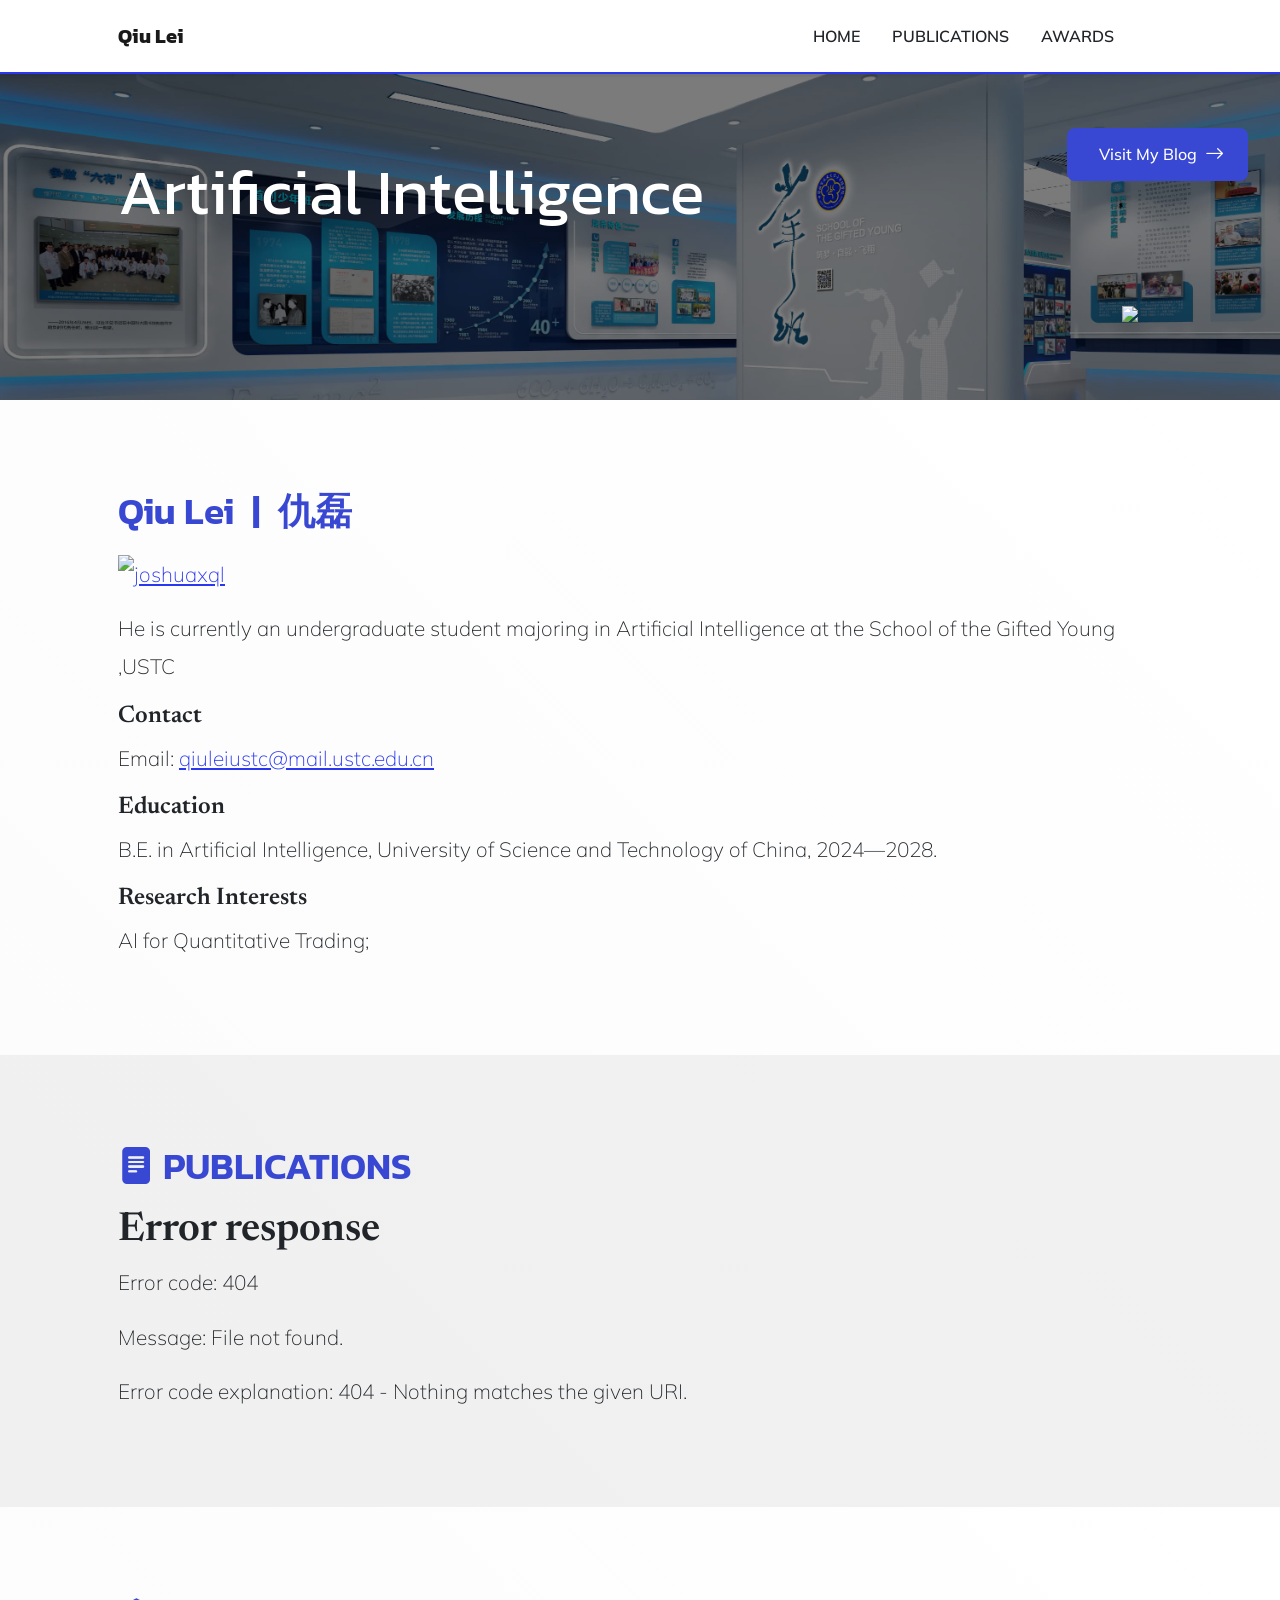
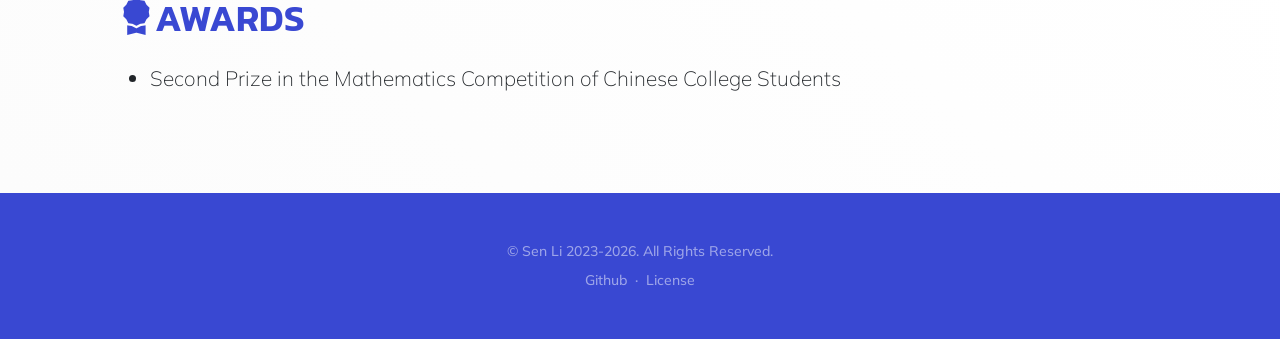
==== index.html @ 65bd9e7a "加入博客" ====
<!DOCTYPE html>
<html lang="en">

<head>
    <meta charset="utf-8" />
    <meta name="viewport" content="width=device-width, initial-scale=1, shrink-to-fit=no" />
    <meta name="description" content="Academic Webpage" />
    <meta name="author" content="senli1073" />
    <title id="title"></title>

    <!-- Icon -->
    <link rel="icon" type="image/x-icon" href="static/assets/favicon.ico" />

    <!-- Bootstrap icons-->
    <link href="https://cdn.jsdelivr.net/npm/bootstrap-icons@1.5.0/font/bootstrap-icons.css" rel="stylesheet" />

    <!-- Google fonts-->
    <link rel="preconnect" href="https://fonts.gstatic.com" />
    <link href="https://fonts.googleapis.com/css2?family=Newsreader:ital,wght@0,600;1,600&amp;display=swap"
        rel="stylesheet" />
    <link
        href="https://fonts.googleapis.com/css2?family=Mulish:ital,wght@0,300;0,500;0,600;0,700;1,300;1,500;1,600;1,700&amp;display=swap"
        rel="stylesheet" />
    <link href="https://fonts.googleapis.com/css2?family=Kanit:ital,wght@0,400;1,400&amp;display=swap"
        rel="stylesheet" />

    <!-- Core theme CSS (includes Bootstrap)-->
    <link type="text/css" href="static/css/styles.css" rel="stylesheet" />
    <link type="text/css" href="static/css/main.css" rel="stylesheet" />

    <!-- Bootstrap core JS-->
    <script type="text/javascript" src="static/js/bootstrap.bundle.min.js"></script>

    <!-- For Compatability -->
    <script src="https://polyfill.io/v3/polyfill.min.js?features=es6"></script>

    <!-- Markdown -->
    <script type="text/javascript" src="static/js/marked.min.js"></script>

    <!-- Mathematics -->
    <script>
        // See https://docs.mathjax.org/en/latest/index.html for more details.
        MathJax = {
            tex: {
                packages: {},              // extensions to use
                inlineMath: [              // start/end delimiter pairs for in-line math
                    ['$', '$'],
                    ['\\(', '\\)']
                ],
                displayMath: [             // start/end delimiter pairs for display math
                    ['$$', '$$'],
                    ['\\[', '\\]']
                ],
                processEscapes: false,      // use \$ to produce a literal dollar sign
                processEnvironments: true, // process \begin{xxx}...\end{xxx} outside math mode
                processRefs: true,         // process \ref{...} outside of math mode
                digits: /^(?:[0-9]+(?:\{,\}[0-9]{3})*(?:\.[0-9]*)?|\.[0-9]+)/,    // pattern for recognizing numbers
                tags: 'all',              // or 'ams' or 'all'
                tagSide: 'right',          // side for \tag macros
                tagIndent: '0.8em',        // amount to indent tags
                useLabelIds: true,         // use label name rather than tag for ids
                maxMacros: 10000,          // maximum number of macro substitutions per expression
                maxBuffer: 5 * 1024,       // maximum size for the internal TeX string (5K)
                // baseURL:                   // URL for use with links to tags (when there is a <base> tag in effect)
                // (document.getElementsByTagName('base').length === 0) ? '' : String(document.location).replace(/#.*$/, ''),
                formatError:               // function called when TeX syntax errors occur
                    (jax, err) => jax.formatError(err)
            }
        };
    </script>
    <script type="text/javascript" id="MathJax-script"
        src="https://cdn.jsdelivr.net/npm/mathjax@3/es5/tex-svg.js"></script>
    <script type="text/javascript" id="MathJax-script" async
        src="https://cdn.jsdelivr.net/npm/mathjax@3/es5/tex-mml-chtml.js"></script>

    <!-- Core JS-->
    <script type="text/javascript" src="static/js/scripts.js"></script>
    <script type="text/javascript" src="static/js/js-yaml.min.js"></script>

</head>

<body id="page-top">
    <!-- Navigation-->
    <nav class="header navbar navbar-expand-lg navbar-light fixed-top shadow-sm" id="mainNav">
        <div class="container px-5">
            <a id="page-top-title" class="navbar-brand fw-bold" href="#page-top"></a>
            <!-- <a href="#page-top"><img src="static/assets/img/CUMT_LOGO.svg" style="width: 11rem;"></a> -->
            <button class="navbar-toggler" type="button" data-bs-toggle="collapse" data-bs-target="#navbarResponsive"
                aria-controls="navbarResponsive" aria-expanded="false" aria-label="Toggle navigation">
                MENU
                <i class="bi-list"></i>
            </button>
            <div class="collapse navbar-collapse" id="navbarResponsive">
                <ul class="navbar-nav ms-auto me-4 my-3 my-lg-0">
                    <li class="nav-item">
                        <a class="nav-link me-lg-3" href="#page-top">HOME</a>
                    </li>
                    <li class="nav-item">
                        <a class="nav-link me-lg-3" href="#publications">PUBLICATIONS</a>
                    </li>
                    <li class="nav-item">
                        <a class="nav-link me-lg-3" href="#awards">AWARDS</a>
                    </li>

                </ul>
            </div>
        </div>
    </nav>

    <!-- Top Section -->
    <section class="top-section" style="background-image: url('static/assets/img/background.jpg');">
        <div class="top-section-content">
            <div class="container px-5">
                <h2 id="top-section-bg-text" class="text-white display-3 lh-1 font-alt"></h2>
            </div>
        </div>
        <!-- Blog Entry -->
        <div class="blog-entry-card">
            <a href="blog.html" class="blog-entry-link">
                <i class="bi bi-blog"></i>
                <span>Visit My Blog</span>
                <i class="bi bi-arrow-right"></i>
            </a>
        </div>
        <!-- Blog Entry -->
    </section>
    <!-- Top Section -->

    <!-- Photo -->
    <div class="container px-5">
        <div id="avatar">
            <img class="shadow" src="static/assets/img/photo.png">
        </div>
    </div>
    <!-- Photo -->

    <!-- Home -->
    <section class="bg-gradient-primary-to-secondary-light mt5 md5" id="home">
        <div class="container px-5">
            <header>
                <h2 id="home-subtitle"> </h2>
                <!-- <span class="bi bi-list"></span> -->
            </header>
            <div class="main-body" id="home-md"></div>
        </div>
    </section>
    <!-- Home -->

    <!-- Publications -->
    <section class="bg-gradient-primary-to-secondary-gray mt5 md5" id="publications">
        <div class="container px-5">
            <header>
                <h2 id="publications-subtitle"><i class="bi bi-file-text-fill"></i>&nbsp;PUBLICATIONS</h2>
            </header>
            <div class="main-body" id="publications-md"></div>

        </div>
    </section>
    <!-- Publications  -->

    <!-- Awards -->
    <section class="bg-gradient-primary-to-secondary-light mt5 md5" id="awards">
        <div class="container px-5">
            <header>
                <h2 id="awards-subtitle"><i class="bi bi-award-fill"></i>AWARDS </h2>
            </header>
            <div class="main-body" id="awards-md"></div>

        </div>
    </section>
    <!-- Awards -->


    <!-- Footer-->
    <footer class="bg-bottom text-center py-5">
        <div class="container px-5">
            <div class="text-white-50 small">
                <div id="copyright-text" class="mb-2"></div>
                <a id="github-link" href="https://github.com/senli1073">Github</a>
                <span class="mx-1">&middot;</span>
                <a id="license-link"
                    href="https://github.com/senli1073/senli1073.github.io/blob/main/LICENSE">License</a>
            </div>
        </div>
    </footer>

</body>

</html>
---- static/css/main.css ----
@import "./styles.css";


:root{
    --h-title-color:#3948d2;
}

.header {
    border-bottom: solid 2px var(--bs-blue);
    z-index: 10000;
}

.bg-bottom {
    background-color: var(--h-title-color);
}

.top-section {
    position: relative;
    padding: 10rem 0;
    background-position: center;
    background-size: cover;
    height: 25rem;
}

.top-section h2 {
    font-weight: 400;
}

.top-section .top-section-content {
    position: relative;
    z-index: 1;
}

.top-section:before {
    content: "";
    position: absolute;
    top: 0;
    left: 0;
    width: 100%;
    height: 100%;
    background: rgba(0, 0, 0, 0.5);
}

section header h2{
    font-family: "Kanit", -apple-system, BlinkMacSystemFont, "Segoe UI", Roboto, "Helvetica Neue", Arial, sans-serif, "Apple Color Emoji", "Segoe UI Emoji", "Segoe UI Symbol", "Noto Color Emoji" !important;
    color: var(--h-title-color);
    font-size: 2.3rem;
    line-height: 4rem;
}

section .main-body{
    font-size: 1.3rem;
    font-weight: 200;
    line-height: 2.4rem;
}


.bg-gradient-primary-to-secondary-light {
    background: linear-gradient(45deg, #fcfcfc, #ffffff) !important;
}

.bg-gradient-primary-to-secondary-gray {
    background: linear-gradient(45deg, #f0f0f0, #f1f1f1) !important;
}



.on-top {
    position: relative;
    z-index: 10000;
}

.top-bg {
    background-position: center;
    background-size: fill;
    width: 100%;
    height: 100%;
}

.top-bg::before {
    content: "";
    position: absolute;
    top: 0;
    left: 0;
    width: 100%;
    height: 100%;
    background: rgba(0, 0, 0, 0.4);
}


#avatar {
    position: relative;
    height: 0;
    top:min(-65px,max(-100px,calc(-1*100vw/12)));
    max-width: 55em;
    margin: 0 1.5rem 0 0;
    float: right;
    z-index: 9000;
}

#avatar img {
    height: max(130px,min(200px,calc(100vw/6)));
    box-shadow: 5px 5px 5px rgba(0, 0, 0, 0.2);
}

@media screen and (max-width: 991px) {
    #avatar {
        margin: 0;
    }
}

.blog-entry-card {
    position: absolute;
    top: 8rem;
    right: 2rem;
    z-index: 1000;
}

.blog-entry-link {
    display: inline-flex;
    align-items: center;
    gap: 0.5rem;
    padding: 0.75rem 1.5rem;
    background: var(--h-title-color);
    color: #fff;
    text-decoration: none;
    border-radius: 0.5rem;
    font-weight: 500;
    transition: background 0.2s ease, transform 0.2s ease;
}

.blog-entry-link:hover {
    background: #2a3aa8;
    color: #fff;
    transform: translateY(-2px);
}

.blog-entry-link i {
    font-size: 1.2rem;
}

@media screen and (max-width: 767px) {
    .blog-entry-card {
        top: auto;
        bottom: 1rem;
        right: 1rem;
    }
}
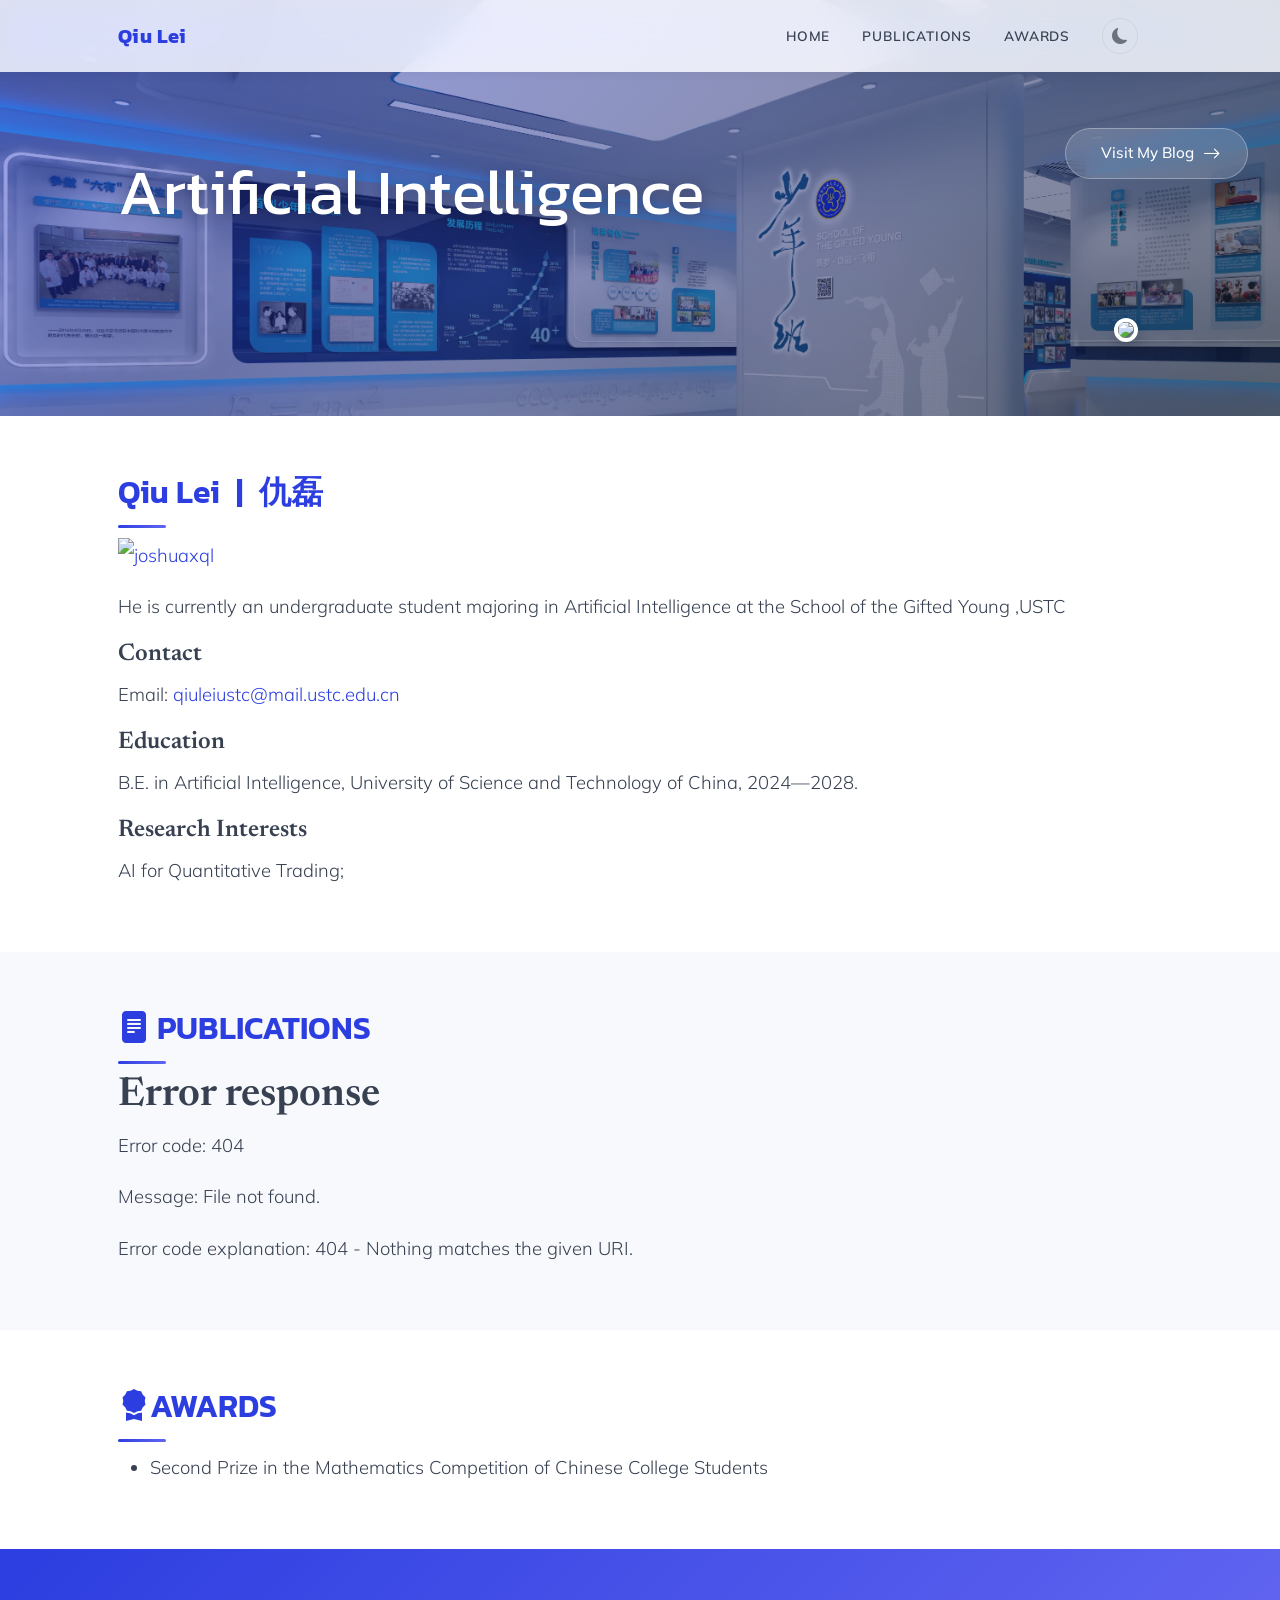
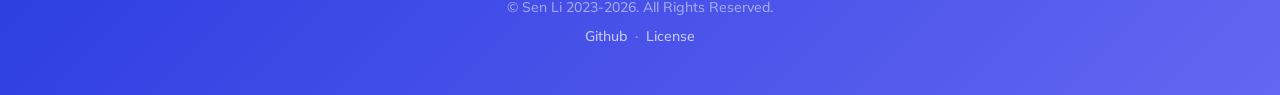
==== commit 9199cf98: "增加亮暗模式" ====
--- a/index.html
+++ b/index.html
@@ -36,6 +36,19 @@
 
     <!-- Markdown -->
     <script type="text/javascript" src="static/js/marked.min.js"></script>
+
+    <!-- Prism.js for Code Syntax Highlighting -->
+    <link href="https://cdn.jsdelivr.net/npm/prismjs@1.29.0/themes/prism-tomorrow.min.css" rel="stylesheet" />
+    <script type="text/javascript" src="https://cdn.jsdelivr.net/npm/prismjs@1.29.0/prism.min.js"></script>
+    <script type="text/javascript">
+        window.Prism = window.Prism || {};
+        Prism.manual = true;
+        Prism.plugins = Prism.plugins || {};
+        Prism.plugins.autoloader = Prism.plugins.autoloader || {};
+        Prism.plugins.autoloader.languages_path = 'https://cdn.jsdelivr.net/npm/prismjs@1.29.0/components/';
+    </script>
+    <script type="text/javascript"
+        src="https://cdn.jsdelivr.net/npm/prismjs@1.29.0/plugins/autoloader/prism-autoloader.min.js"></script>
 
     <!-- Mathematics -->
     <script>
@@ -101,7 +114,11 @@
                     <li class="nav-item">
                         <a class="nav-link me-lg-3" href="#awards">AWARDS</a>
                     </li>
-
+                    <li class="nav-item">
+                        <button class="theme-toggle-btn" id="theme-toggle" aria-label="Toggle dark mode">
+                            <i class="bi bi-moon-fill"></i>
+                        </button>
+                    </li>
                 </ul>
             </div>
         </div>
--- a/static/css/main.css
+++ b/static/css/main.css
@@ -1,29 +1,89 @@
 @import "./styles.css";
 
-
-:root{
-    --h-title-color:#3948d2;
-}
-
+:root {
+    --h-title-color: #2c3ee0;
+    --accent-light: #e8ebff;
+    --accent-gradient: linear-gradient(135deg, #2c3ee0 0%, #6366f1 100%);
+    --shadow-sm: 0 2px 8px rgba(44, 62, 224, 0.08);
+    --shadow-md: 0 4px 20px rgba(44, 62, 224, 0.12);
+    --shadow-lg: 0 8px 40px rgba(44, 62, 224, 0.15);
+    --radius: 12px;
+    --transition: 0.3s cubic-bezier(0.4, 0, 0.2, 1);
+}
+
+html {
+    scroll-behavior: smooth;
+}
+
+body {
+    -webkit-font-smoothing: antialiased;
+    -moz-osx-font-smoothing: grayscale;
+}
+
+/* ── Navbar ── */
 .header {
-    border-bottom: solid 2px var(--bs-blue);
+    border-bottom: none;
     z-index: 10000;
-}
-
-.bg-bottom {
-    background-color: var(--h-title-color);
-}
-
+    backdrop-filter: blur(16px) saturate(180%);
+    -webkit-backdrop-filter: blur(16px) saturate(180%);
+    background: rgba(255, 255, 255, 0.82) !important;
+    transition: box-shadow var(--transition);
+}
+
+.header.shadow-sm {
+    box-shadow: 0 1px 12px rgba(0, 0, 0, 0.06) !important;
+}
+
+.header .navbar-brand {
+    letter-spacing: 0.02em;
+    color: var(--h-title-color) !important;
+}
+
+.header .nav-link {
+    font-size: 0.85rem;
+    font-weight: 600;
+    letter-spacing: 0.06em;
+    color: #374151 !important;
+    position: relative;
+    padding-bottom: 0.5rem;
+    transition: color var(--transition);
+}
+
+.header .nav-link::after {
+    content: "";
+    position: absolute;
+    bottom: 0;
+    left: 50%;
+    width: 0;
+    height: 2px;
+    background: var(--accent-gradient);
+    border-radius: 1px;
+    transition: width var(--transition), left var(--transition);
+}
+
+.header .nav-link:hover,
+.header .nav-link.active {
+    color: var(--h-title-color) !important;
+}
+
+.header .nav-link:hover::after,
+.header .nav-link.active::after {
+    width: 100%;
+    left: 0;
+}
+
+/* ── Hero / Top Section ── */
 .top-section {
     position: relative;
     padding: 10rem 0;
     background-position: center;
     background-size: cover;
-    height: 25rem;
+    height: 26rem;
 }
 
 .top-section h2 {
     font-weight: 400;
+    text-shadow: 0 2px 16px rgba(0, 0, 0, 0.3);
 }
 
 .top-section .top-section-content {
@@ -31,67 +91,18 @@
     z-index: 1;
 }
 
-.top-section:before {
+.top-section::before {
     content: "";
     position: absolute;
-    top: 0;
-    left: 0;
-    width: 100%;
-    height: 100%;
-    background: rgba(0, 0, 0, 0.5);
-}
-
-section header h2{
-    font-family: "Kanit", -apple-system, BlinkMacSystemFont, "Segoe UI", Roboto, "Helvetica Neue", Arial, sans-serif, "Apple Color Emoji", "Segoe UI Emoji", "Segoe UI Symbol", "Noto Color Emoji" !important;
-    color: var(--h-title-color);
-    font-size: 2.3rem;
-    line-height: 4rem;
-}
-
-section .main-body{
-    font-size: 1.3rem;
-    font-weight: 200;
-    line-height: 2.4rem;
-}
-
-
-.bg-gradient-primary-to-secondary-light {
-    background: linear-gradient(45deg, #fcfcfc, #ffffff) !important;
-}
-
-.bg-gradient-primary-to-secondary-gray {
-    background: linear-gradient(45deg, #f0f0f0, #f1f1f1) !important;
-}
-
-
-
-.on-top {
-    position: relative;
-    z-index: 10000;
-}
-
-.top-bg {
-    background-position: center;
-    background-size: fill;
-    width: 100%;
-    height: 100%;
-}
-
-.top-bg::before {
-    content: "";
-    position: absolute;
-    top: 0;
-    left: 0;
-    width: 100%;
-    height: 100%;
-    background: rgba(0, 0, 0, 0.4);
-}
-
-
+    inset: 0;
+    background: linear-gradient(135deg, rgba(44, 62, 224, 0.45) 0%, rgba(17, 24, 39, 0.55) 100%);
+}
+
+/* ── Avatar ── */
 #avatar {
     position: relative;
     height: 0;
-    top:min(-65px,max(-100px,calc(-1*100vw/12)));
+    top: min(-65px, max(-100px, calc(-1*100vw/12)));
     max-width: 55em;
     margin: 0 1.5rem 0 0;
     float: right;
@@ -99,8 +110,17 @@
 }
 
 #avatar img {
-    height: max(130px,min(200px,calc(100vw/6)));
-    box-shadow: 5px 5px 5px rgba(0, 0, 0, 0.2);
+    height: max(130px, min(200px, calc(100vw/6)));
+    border-radius: 50%;
+    border: 4px solid #fff;
+    box-shadow: var(--shadow-lg);
+    transition: transform var(--transition), box-shadow var(--transition);
+    object-fit: cover;
+}
+
+#avatar img:hover {
+    transform: scale(1.05);
+    box-shadow: 0 12px 48px rgba(44, 62, 224, 0.22);
 }
 
 @media screen and (max-width: 991px) {
@@ -109,6 +129,7 @@
     }
 }
 
+/* ── Blog Entry Button ── */
 .blog-entry-card {
     position: absolute;
     top: 8rem;
@@ -119,24 +140,29 @@
 .blog-entry-link {
     display: inline-flex;
     align-items: center;
-    gap: 0.5rem;
-    padding: 0.75rem 1.5rem;
-    background: var(--h-title-color);
+    gap: 0.6rem;
+    padding: 0.7rem 1.6rem;
+    background: rgba(255, 255, 255, 0.15);
+    backdrop-filter: blur(12px);
+    -webkit-backdrop-filter: blur(12px);
     color: #fff;
     text-decoration: none;
-    border-radius: 0.5rem;
+    border-radius: 2rem;
+    border: 1px solid rgba(255, 255, 255, 0.3);
     font-weight: 500;
-    transition: background 0.2s ease, transform 0.2s ease;
+    font-size: 0.95rem;
+    transition: all var(--transition);
 }
 
 .blog-entry-link:hover {
-    background: #2a3aa8;
+    background: rgba(255, 255, 255, 0.25);
     color: #fff;
     transform: translateY(-2px);
+    box-shadow: 0 8px 24px rgba(0, 0, 0, 0.2);
 }
 
 .blog-entry-link i {
-    font-size: 1.2rem;
+    font-size: 1.1rem;
 }
 
 @media screen and (max-width: 767px) {
@@ -146,3 +172,267 @@
         right: 1rem;
     }
 }
+
+/* ── Sections ── */
+.bg-bottom {
+    background: var(--accent-gradient);
+}
+
+section {
+    padding-top: 3rem;
+    padding-bottom: 3rem;
+}
+
+section header h2 {
+    font-family: "Kanit", -apple-system, BlinkMacSystemFont, "Segoe UI", Roboto, "Helvetica Neue", Arial, sans-serif;
+    color: var(--h-title-color);
+    font-size: 2rem;
+    font-weight: 600;
+    line-height: 3.5rem;
+    position: relative;
+    display: inline-block;
+    padding-bottom: 0.5rem;
+}
+
+section header h2::after {
+    content: "";
+    position: absolute;
+    bottom: 0;
+    left: 0;
+    width: 3rem;
+    height: 3px;
+    background: var(--accent-gradient);
+    border-radius: 2px;
+}
+
+section .main-body {
+    font-size: 1.15rem;
+    font-weight: 300;
+    line-height: 2.2rem;
+    color: #374151;
+}
+
+section .main-body a {
+    color: var(--h-title-color);
+    text-decoration: none;
+    border-bottom: 1px solid transparent;
+    transition: border-color var(--transition);
+}
+
+section .main-body a:hover {
+    border-bottom-color: var(--h-title-color);
+}
+
+.bg-gradient-primary-to-secondary-light {
+    background: #fff !important;
+}
+
+.bg-gradient-primary-to-secondary-gray {
+    background: #f8f9fc !important;
+}
+
+/* ── Footer ── */
+footer.bg-bottom {
+    padding: 2.5rem 0;
+}
+
+footer .text-white-50 a {
+    color: rgba(255, 255, 255, 0.7);
+    text-decoration: none;
+    transition: color var(--transition);
+}
+
+footer .text-white-50 a:hover {
+    color: #fff;
+}
+
+/* ── Code Blocks (main page) ── */
+.main-body pre {
+    background: #1e1e2e;
+    border-radius: var(--radius);
+    padding: 1.2rem 1.4rem;
+    overflow-x: auto;
+    margin: 1.5rem 0;
+    border: 1px solid #313244;
+}
+
+.main-body code {
+    font-family: 'Consolas', 'Monaco', 'Courier New', monospace;
+    font-size: 0.9em;
+}
+
+.main-body :not(pre)>code {
+    background: var(--accent-light);
+    color: var(--h-title-color);
+    padding: 0.15em 0.45em;
+    border-radius: 6px;
+    font-size: 0.85em;
+}
+
+.main-body pre code {
+    background: transparent;
+    color: inherit;
+    padding: 0;
+    border-radius: 0;
+    font-size: 0.85rem;
+    line-height: 1.7;
+}
+
+/* ── Code Copy Button ── */
+.code-block-wrapper {
+    position: relative;
+    margin: 1.5rem 0;
+}
+
+.code-block-wrapper pre {
+    margin: 0;
+}
+
+.code-copy-btn {
+    position: absolute;
+    top: 0.6rem;
+    right: 0.6rem;
+    background: rgba(255, 255, 255, 0.08);
+    border: 1px solid rgba(255, 255, 255, 0.15);
+    color: #888;
+    padding: 0.3rem 0.7rem;
+    border-radius: 6px;
+    cursor: pointer;
+    font-size: 0.75rem;
+    font-family: inherit;
+    transition: all var(--transition);
+    z-index: 10;
+}
+
+.code-copy-btn:hover {
+    background: rgba(255, 255, 255, 0.18);
+    color: #ccc;
+}
+
+.code-copy-btn.copied {
+    background: rgba(34, 197, 94, 0.6);
+    border-color: rgba(34, 197, 94, 0.7);
+    color: #fff;
+}
+
+/* ── Theme Toggle Button ── */
+.theme-toggle-btn {
+    display: inline-flex;
+    align-items: center;
+    justify-content: center;
+    width: 36px;
+    height: 36px;
+    border: 1.5px solid #d1d5db;
+    border-radius: 50%;
+    background: transparent;
+    color: #6b7280;
+    cursor: pointer;
+    font-size: 1rem;
+    transition: all var(--transition);
+    margin-left: 0.5rem;
+}
+
+.theme-toggle-btn:hover {
+    border-color: var(--h-title-color);
+    color: var(--h-title-color);
+    background: rgba(44, 62, 224, 0.06);
+}
+
+/* ── Dark Theme ── */
+[data-theme="dark"] {
+    --h-title-color: #818cf8;
+    --accent-light: rgba(129, 140, 248, 0.15);
+    --accent-gradient: linear-gradient(135deg, #818cf8 0%, #a78bfa 100%);
+    --shadow-sm: 0 2px 8px rgba(0, 0, 0, 0.3);
+    --shadow-md: 0 4px 20px rgba(0, 0, 0, 0.4);
+    --shadow-lg: 0 8px 40px rgba(0, 0, 0, 0.5);
+    color-scheme: dark;
+}
+
+[data-theme="dark"] body {
+    background: #111827;
+    color: #e5e7eb;
+}
+
+[data-theme="dark"] .header {
+    background: rgba(17, 24, 39, 0.85) !important;
+}
+
+[data-theme="dark"] .header.shadow-sm {
+    box-shadow: 0 1px 12px rgba(0, 0, 0, 0.3) !important;
+}
+
+[data-theme="dark"] .header .nav-link {
+    color: #d1d5db !important;
+}
+
+[data-theme="dark"] .header .nav-link:hover,
+[data-theme="dark"] .header .nav-link.active {
+    color: var(--h-title-color) !important;
+}
+
+[data-theme="dark"] .header .navbar-toggler {
+    color: #d1d5db;
+    border-color: #374151;
+}
+
+[data-theme="dark"] .theme-toggle-btn {
+    border-color: #4b5563;
+    color: #fbbf24;
+}
+
+[data-theme="dark"] .theme-toggle-btn:hover {
+    border-color: #fbbf24;
+    color: #fbbf24;
+    background: rgba(251, 191, 36, 0.1);
+}
+
+[data-theme="dark"] #avatar img {
+    border-color: #1f2937;
+}
+
+[data-theme="dark"] .bg-gradient-primary-to-secondary-light {
+    background: #111827 !important;
+}
+
+[data-theme="dark"] .bg-gradient-primary-to-secondary-gray {
+    background: #0f172a !important;
+}
+
+[data-theme="dark"] section .main-body {
+    color: #d1d5db;
+}
+
+[data-theme="dark"] section .main-body a {
+    color: var(--h-title-color);
+}
+
+[data-theme="dark"] .main-body :not(pre)>code {
+    background: var(--accent-light);
+    color: var(--h-title-color);
+}
+
+[data-theme="dark"] .main-body pre {
+    background: #0d1117;
+    border-color: #21262d;
+}
+
+[data-theme="dark"] footer.bg-bottom {
+    background: linear-gradient(135deg, #1e1b4b 0%, #312e81 100%);
+}
+
+/* ── Fade-in Animation ── */
+@keyframes fadeInUp {
+    from {
+        opacity: 0;
+        transform: translateY(24px);
+    }
+    to {
+        opacity: 1;
+        transform: translateY(0);
+    }
+}
+
+section .container {
+    animation: fadeInUp 0.6s ease-out both;
+}
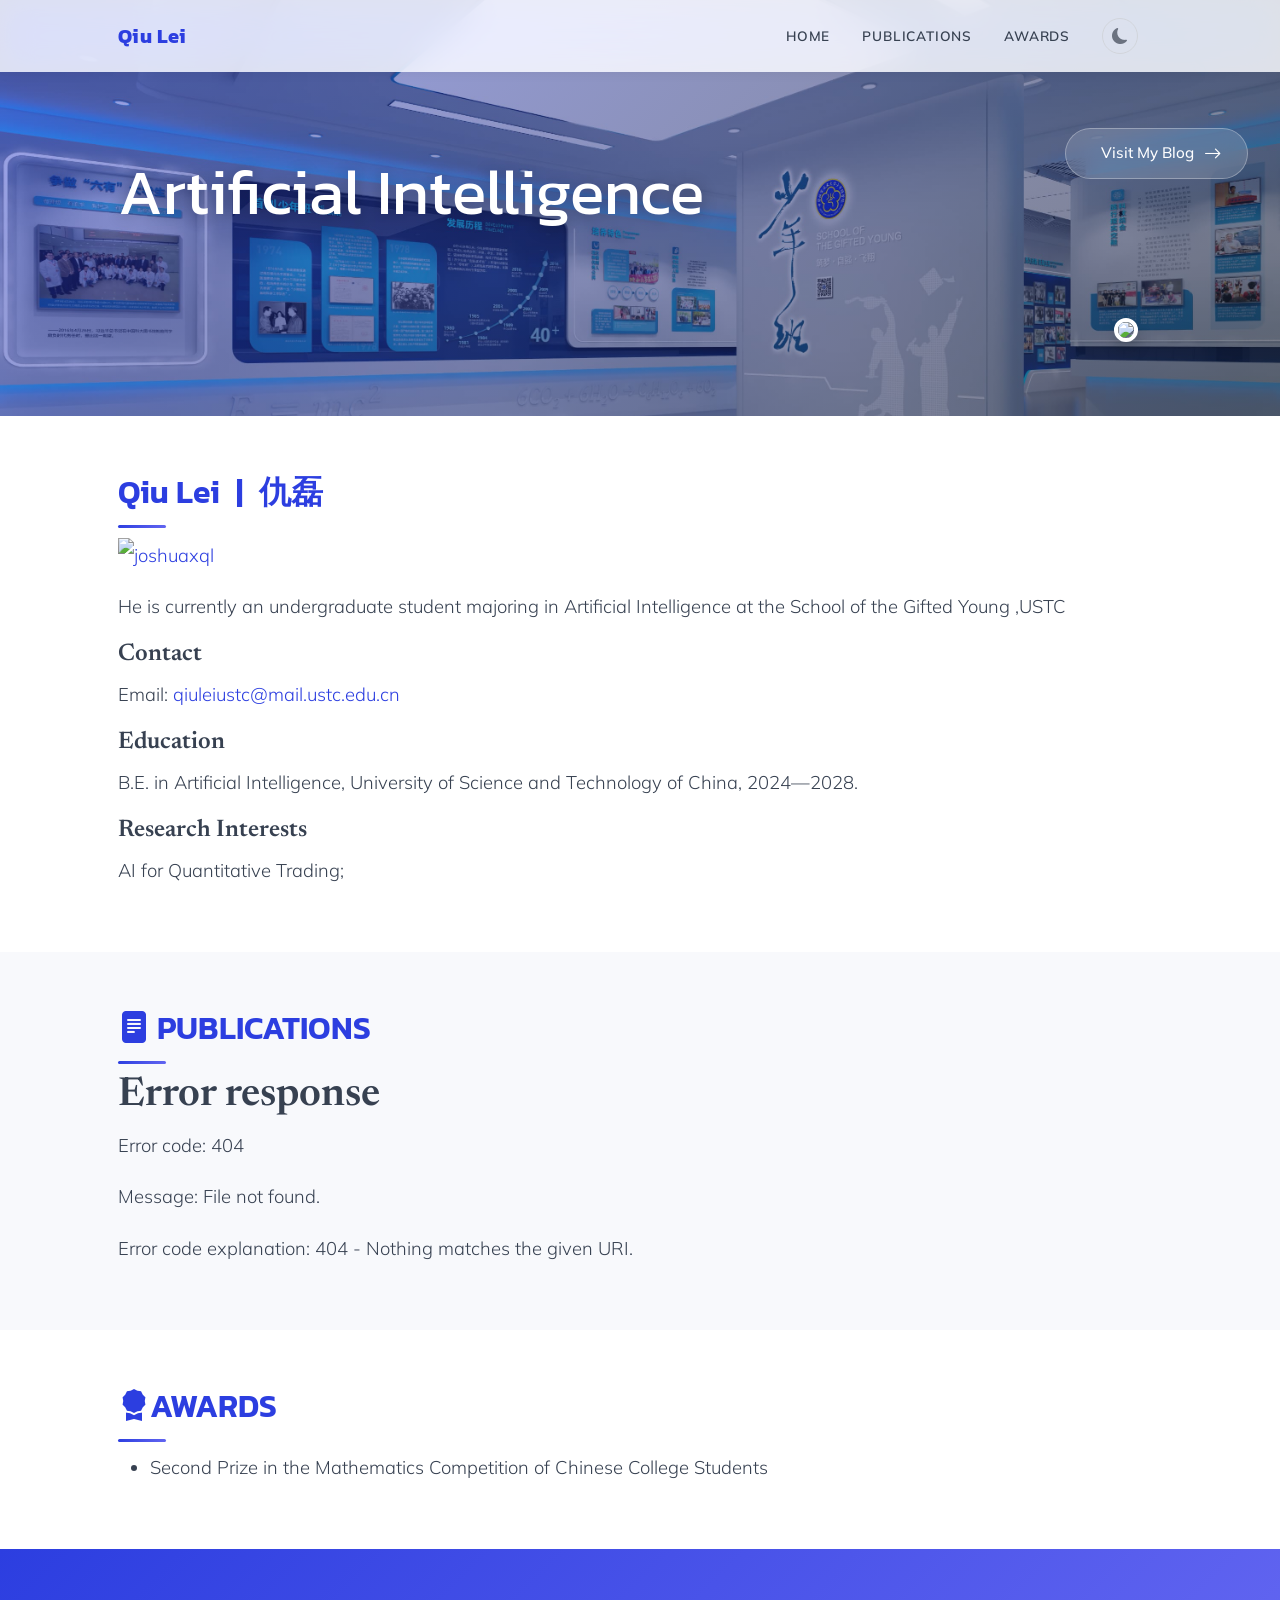
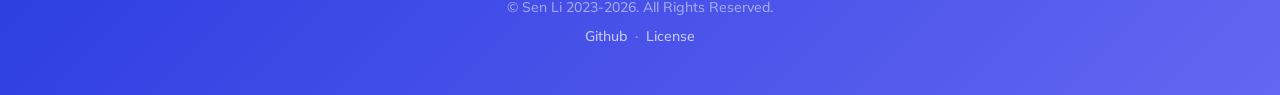
==== commit e5332c07: "美化博客" ====
--- a/index.html
+++ b/index.html
@@ -93,6 +93,7 @@
 </head>
 
 <body id="page-top">
+    <div class="scroll-progress" id="scroll-progress"></div>
     <!-- Navigation-->
     <nav class="header navbar navbar-expand-lg navbar-light fixed-top shadow-sm" id="mainNav">
         <div class="container px-5">
--- a/static/css/main.css
+++ b/static/css/main.css
@@ -84,6 +84,18 @@
 .top-section h2 {
     font-weight: 400;
     text-shadow: 0 2px 16px rgba(0, 0, 0, 0.3);
+    animation: heroTextIn 0.8s ease-out 0.2s both;
+}
+
+@keyframes heroTextIn {
+    from {
+        opacity: 0;
+        transform: translateY(20px) scale(0.96);
+    }
+    to {
+        opacity: 1;
+        transform: translateY(0) scale(1);
+    }
 }
 
 .top-section .top-section-content {
@@ -152,6 +164,7 @@
     font-weight: 500;
     font-size: 0.95rem;
     transition: all var(--transition);
+    animation: heroTextIn 0.6s ease-out 0.5s both;
 }
 
 .blog-entry-link:hover {
@@ -421,18 +434,102 @@
     background: linear-gradient(135deg, #1e1b4b 0%, #312e81 100%);
 }
 
-/* ── Fade-in Animation ── */
-@keyframes fadeInUp {
-    from {
-        opacity: 0;
-        transform: translateY(24px);
+[data-theme="dark"] .scroll-progress {
+    background: linear-gradient(90deg, #818cf8 0%, #a78bfa 100%);
+}
+
+/* ── Scroll Progress Bar ── */
+.scroll-progress {
+    position: fixed;
+    top: 0;
+    left: 0;
+    height: 3px;
+    width: 0;
+    background: var(--accent-gradient);
+    z-index: 99999;
+    transition: width 0.1s linear;
+}
+
+/* ── Navbar Compact on Scroll ── */
+.header.navbar-compact {
+    padding-top: 0.25rem !important;
+    padding-bottom: 0.25rem !important;
+    box-shadow: 0 2px 20px rgba(0, 0, 0, 0.1) !important;
+}
+
+.header .container {
+    transition: padding var(--transition);
+}
+
+.header.navbar-compact .navbar-brand {
+    font-size: 0.95rem;
+}
+
+/* ── Hero Parallax ── */
+.top-section,
+.blog-top-section {
+    background-attachment: fixed;
+    will-change: background-position;
+    background-position: center calc(50% + var(--parallax-y, 0px));
+}
+
+@media (max-width: 768px), (hover: none) {
+    .top-section,
+    .blog-top-section {
+        background-attachment: scroll;
+        background-position: center;
     }
-    to {
-        opacity: 1;
-        transform: translateY(0);
-    }
-}
-
+}
+
+/* ── Theme Toggle Spin ── */
+.theme-toggle-btn.spin {
+    animation: toggleSpin 0.5s ease;
+}
+
+@keyframes toggleSpin {
+    0% { transform: rotate(0deg) scale(1); }
+    50% { transform: rotate(180deg) scale(1.2); }
+    100% { transform: rotate(360deg) scale(1); }
+}
+
+/* ── Avatar Float ── */
+#avatar img {
+    animation: avatarFloat 4s ease-in-out infinite;
+}
+
+@keyframes avatarFloat {
+    0%, 100% { transform: translateY(0); }
+    50% { transform: translateY(-6px); }
+}
+
+#avatar img:hover {
+    animation-play-state: paused;
+    transform: scale(1.05);
+}
+
+/* ── Scroll-triggered Section Reveal ── */
+section.reveal {
+    opacity: 0;
+    transform: translateY(40px);
+    transition: opacity 0.7s ease-out, transform 0.7s ease-out;
+}
+
+section.reveal.revealed {
+    opacity: 1;
+    transform: translateY(0);
+}
+
+/* ── Section Header Underline Slide-in ── */
+section header h2.reveal-header::after {
+    width: 0;
+    transition: width 0.6s cubic-bezier(0.4, 0, 0.2, 1) 0.3s;
+}
+
+section header h2.reveal-header.revealed::after {
+    width: 3rem;
+}
+
+/* ── Footer (remove old section animation) ── */
 section .container {
-    animation: fadeInUp 0.6s ease-out both;
-}
+    /* no static animation — handled by reveal observer now */
+}
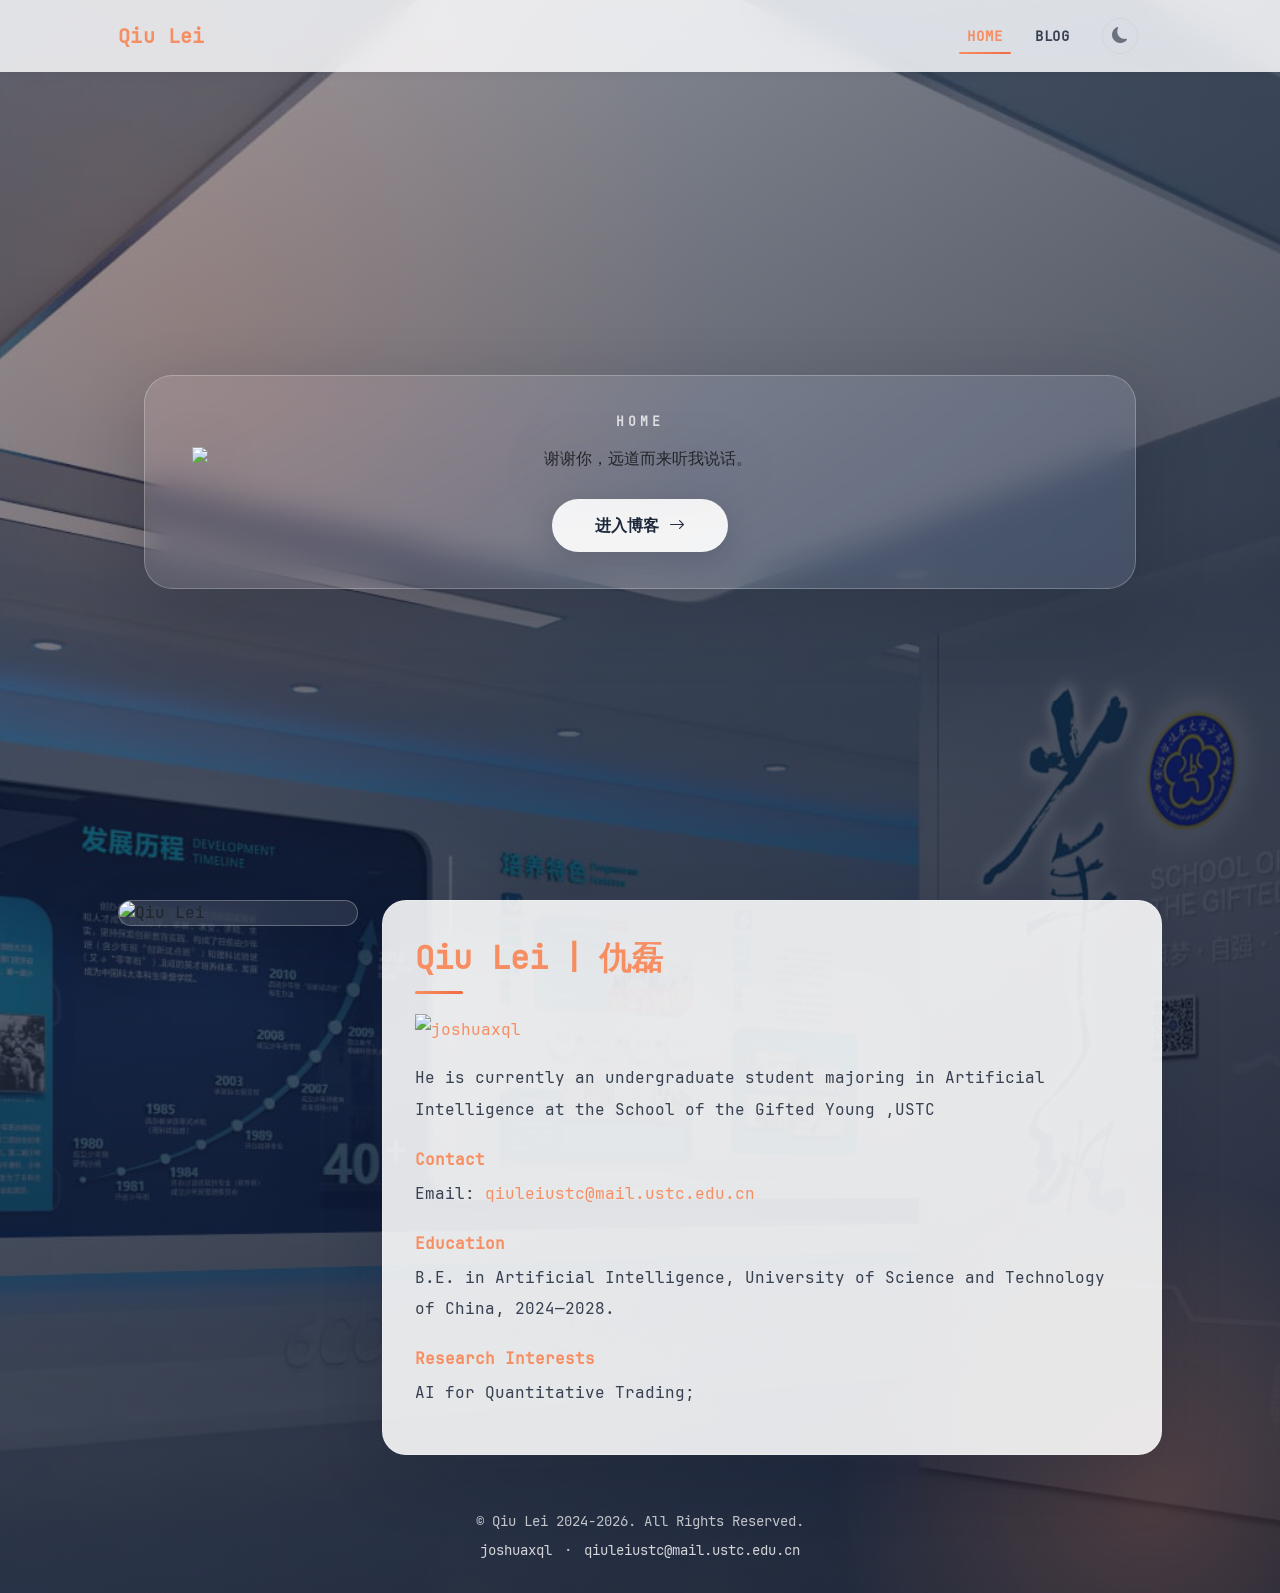
==== commit b08c7741: "美化" ====
--- a/index.html
+++ b/index.html
@@ -4,7 +4,7 @@
 <head>
     <meta charset="utf-8" />
     <meta name="viewport" content="width=device-width, initial-scale=1, shrink-to-fit=no" />
-    <meta name="description" content="Academic Webpage" />
+    <meta name="description" content="Homepage" />
     <meta name="author" content="senli1073" />
     <title id="title"></title>
 
@@ -13,16 +13,6 @@
 
     <!-- Bootstrap icons-->
     <link href="https://cdn.jsdelivr.net/npm/bootstrap-icons@1.5.0/font/bootstrap-icons.css" rel="stylesheet" />
-
-    <!-- Google fonts-->
-    <link rel="preconnect" href="https://fonts.gstatic.com" />
-    <link href="https://fonts.googleapis.com/css2?family=Newsreader:ital,wght@0,600;1,600&amp;display=swap"
-        rel="stylesheet" />
-    <link
-        href="https://fonts.googleapis.com/css2?family=Mulish:ital,wght@0,300;0,500;0,600;0,700;1,300;1,500;1,600;1,700&amp;display=swap"
-        rel="stylesheet" />
-    <link href="https://fonts.googleapis.com/css2?family=Kanit:ital,wght@0,400;1,400&amp;display=swap"
-        rel="stylesheet" />
 
     <!-- Core theme CSS (includes Bootstrap)-->
     <link type="text/css" href="static/css/styles.css" rel="stylesheet" />
@@ -37,68 +27,18 @@
     <!-- Markdown -->
     <script type="text/javascript" src="static/js/marked.min.js"></script>
 
-    <!-- Prism.js for Code Syntax Highlighting -->
-    <link href="https://cdn.jsdelivr.net/npm/prismjs@1.29.0/themes/prism-tomorrow.min.css" rel="stylesheet" />
-    <script type="text/javascript" src="https://cdn.jsdelivr.net/npm/prismjs@1.29.0/prism.min.js"></script>
-    <script type="text/javascript">
-        window.Prism = window.Prism || {};
-        Prism.manual = true;
-        Prism.plugins = Prism.plugins || {};
-        Prism.plugins.autoloader = Prism.plugins.autoloader || {};
-        Prism.plugins.autoloader.languages_path = 'https://cdn.jsdelivr.net/npm/prismjs@1.29.0/components/';
-    </script>
-    <script type="text/javascript"
-        src="https://cdn.jsdelivr.net/npm/prismjs@1.29.0/plugins/autoloader/prism-autoloader.min.js"></script>
-
-    <!-- Mathematics -->
-    <script>
-        // See https://docs.mathjax.org/en/latest/index.html for more details.
-        MathJax = {
-            tex: {
-                packages: {},              // extensions to use
-                inlineMath: [              // start/end delimiter pairs for in-line math
-                    ['$', '$'],
-                    ['\\(', '\\)']
-                ],
-                displayMath: [             // start/end delimiter pairs for display math
-                    ['$$', '$$'],
-                    ['\\[', '\\]']
-                ],
-                processEscapes: false,      // use \$ to produce a literal dollar sign
-                processEnvironments: true, // process \begin{xxx}...\end{xxx} outside math mode
-                processRefs: true,         // process \ref{...} outside of math mode
-                digits: /^(?:[0-9]+(?:\{,\}[0-9]{3})*(?:\.[0-9]*)?|\.[0-9]+)/,    // pattern for recognizing numbers
-                tags: 'all',              // or 'ams' or 'all'
-                tagSide: 'right',          // side for \tag macros
-                tagIndent: '0.8em',        // amount to indent tags
-                useLabelIds: true,         // use label name rather than tag for ids
-                maxMacros: 10000,          // maximum number of macro substitutions per expression
-                maxBuffer: 5 * 1024,       // maximum size for the internal TeX string (5K)
-                // baseURL:                   // URL for use with links to tags (when there is a <base> tag in effect)
-                // (document.getElementsByTagName('base').length === 0) ? '' : String(document.location).replace(/#.*$/, ''),
-                formatError:               // function called when TeX syntax errors occur
-                    (jax, err) => jax.formatError(err)
-            }
-        };
-    </script>
-    <script type="text/javascript" id="MathJax-script"
-        src="https://cdn.jsdelivr.net/npm/mathjax@3/es5/tex-svg.js"></script>
-    <script type="text/javascript" id="MathJax-script" async
-        src="https://cdn.jsdelivr.net/npm/mathjax@3/es5/tex-mml-chtml.js"></script>
-
     <!-- Core JS-->
     <script type="text/javascript" src="static/js/scripts.js"></script>
     <script type="text/javascript" src="static/js/js-yaml.min.js"></script>
 
 </head>
 
-<body id="page-top">
+<body id="page-top" class="home-landing-page">
     <div class="scroll-progress" id="scroll-progress"></div>
     <!-- Navigation-->
     <nav class="header navbar navbar-expand-lg navbar-light fixed-top shadow-sm" id="mainNav">
         <div class="container px-5">
-            <a id="page-top-title" class="navbar-brand fw-bold" href="#page-top"></a>
-            <!-- <a href="#page-top"><img src="static/assets/img/CUMT_LOGO.svg" style="width: 11rem;"></a> -->
+            <a id="page-top-title" class="navbar-brand fw-bold" href="index.html"></a>
             <button class="navbar-toggler" type="button" data-bs-toggle="collapse" data-bs-target="#navbarResponsive"
                 aria-controls="navbarResponsive" aria-expanded="false" aria-label="Toggle navigation">
                 MENU
@@ -107,13 +47,10 @@
             <div class="collapse navbar-collapse" id="navbarResponsive">
                 <ul class="navbar-nav ms-auto me-4 my-3 my-lg-0">
                     <li class="nav-item">
-                        <a class="nav-link me-lg-3" href="#page-top">HOME</a>
+                        <a class="nav-link me-lg-3 active" href="index.html">HOME</a>
                     </li>
                     <li class="nav-item">
-                        <a class="nav-link me-lg-3" href="#publications">PUBLICATIONS</a>
-                    </li>
-                    <li class="nav-item">
-                        <a class="nav-link me-lg-3" href="#awards">AWARDS</a>
+                        <a class="nav-link me-lg-3" href="blog.html">BLOG</a>
                     </li>
                     <li class="nav-item">
                         <button class="theme-toggle-btn" id="theme-toggle" aria-label="Toggle dark mode">
@@ -125,83 +62,50 @@
         </div>
     </nav>
 
-    <!-- Top Section -->
-    <section class="top-section" style="background-image: url('static/assets/img/background.jpg');">
-        <div class="top-section-content">
-            <div class="container px-5">
-                <h2 id="top-section-bg-text" class="text-white display-3 lh-1 font-alt"></h2>
+    <main class="home-landing-main">
+        <div class="container px-5 home-landing-content">
+            <div class="home-landing-panel">
+                <p class="home-landing-kicker">HOME</p>
+                <div class="home-typing-wrap">
+                    <img class="home-typing-svg"
+                        src="https://readme-typing-svg.demolab.com/?font=Zhi+Mang+Xing&size=36&duration=2800&pause=1000&color=F78E62&center=true&vCenter=true&width=900&height=90&background=00000000&lines=%E8%B0%A2%E8%B0%A2%E4%BD%A0%EF%BC%8C%E8%BF%9C%E9%81%93%E8%80%8C%E6%9D%A5%E5%90%AC%E6%88%91%E8%AF%B4%E8%AF%9D%E3%80%82"
+                        alt="谢谢你，远道而来听我说话。" />
+                </div>
+                <div class="home-landing-actions">
+                    <a href="blog.html" class="home-primary-link">
+                        <span>进入博客</span>
+                        <i class="bi bi-arrow-right"></i>
+                    </a>
+                </div>
             </div>
         </div>
-        <!-- Blog Entry -->
-        <div class="blog-entry-card">
-            <a href="blog.html" class="blog-entry-link">
-                <i class="bi bi-blog"></i>
-                <span>Visit My Blog</span>
-                <i class="bi bi-arrow-right"></i>
-            </a>
-        </div>
-        <!-- Blog Entry -->
-    </section>
-    <!-- Top Section -->
-
-    <!-- Photo -->
-    <div class="container px-5">
-        <div id="avatar">
-            <img class="shadow" src="static/assets/img/photo.png">
-        </div>
-    </div>
-    <!-- Photo -->
-
-    <!-- Home -->
-    <section class="bg-gradient-primary-to-secondary-light mt5 md5" id="home">
-        <div class="container px-5">
-            <header>
-                <h2 id="home-subtitle"> </h2>
-                <!-- <span class="bi bi-list"></span> -->
-            </header>
-            <div class="main-body" id="home-md"></div>
-        </div>
-    </section>
-    <!-- Home -->
-
-    <!-- Publications -->
-    <section class="bg-gradient-primary-to-secondary-gray mt5 md5" id="publications">
-        <div class="container px-5">
-            <header>
-                <h2 id="publications-subtitle"><i class="bi bi-file-text-fill"></i>&nbsp;PUBLICATIONS</h2>
-            </header>
-            <div class="main-body" id="publications-md"></div>
-
-        </div>
-    </section>
-    <!-- Publications  -->
-
-    <!-- Awards -->
-    <section class="bg-gradient-primary-to-secondary-light mt5 md5" id="awards">
-        <div class="container px-5">
-            <header>
-                <h2 id="awards-subtitle"><i class="bi bi-award-fill"></i>AWARDS </h2>
-            </header>
-            <div class="main-body" id="awards-md"></div>
-
-        </div>
-    </section>
-    <!-- Awards -->
-
-
-    <!-- Footer-->
-    <footer class="bg-bottom text-center py-5">
-        <div class="container px-5">
-            <div class="text-white-50 small">
-                <div id="copyright-text" class="mb-2"></div>
-                <a id="github-link" href="https://github.com/senli1073">Github</a>
-                <span class="mx-1">&middot;</span>
-                <a id="license-link"
-                    href="https://github.com/senli1073/senli1073.github.io/blob/main/LICENSE">License</a>
+        <section class="home-bio-section" id="home">
+            <div class="container px-5">
+                <div class="home-bio-grid">
+                    <div class="home-bio-avatar">
+                        <img src="static/assets/img/photo.png" alt="Qiu Lei" />
+                    </div>
+                    <div class="home-bio-card">
+                        <header>
+                            <h2 id="home-subtitle"></h2>
+                        </header>
+                        <div class="main-body" id="home-md"></div>
+                    </div>
+                </div>
             </div>
-        </div>
-    </footer>
+        </section>
+        <footer class="home-landing-footer">
+            <div class="container px-5">
+                <div class="text-white-50 small">
+                    <div id="copyright-text" class="mb-2"></div>
+                    <a id="github-link" href="https://github.com/joshuaxql">Github</a>
+                    <span class="mx-1">&middot;</span>
+                    <a id="license-link" href="mailto:qiuleiustc@mail.ustc.edu.cn">License</a>
+                </div>
+            </div>
+        </footer>
+    </main>
 
 </body>
 
-</html>+</html>
--- a/static/css/main.css
+++ b/static/css/main.css
@@ -1,12 +1,69 @@
 @import "./styles.css";
 
+@font-face {
+    font-family: 'JetBrainsMono';
+    src: url('../assets/font/JetBrainsMonoNerdFontMono-Regular.ttf') format('truetype');
+    font-weight: 400;
+    font-style: normal;
+    font-display: swap;
+}
+
+@font-face {
+    font-family: 'LXGWWenKaiMono';
+    src: url('../assets/font/LXGWWenKaiMono-Regular.ttf') format('truetype');
+    font-weight: 400;
+    font-style: normal;
+    font-display: swap;
+}
+
+body,
+body h1,
+body h2,
+body h3,
+body h4,
+body h5,
+body h6,
+body p,
+body a,
+body span,
+body li,
+body td,
+body th,
+body input,
+body button,
+body textarea,
+body select,
+body .navbar-brand,
+body .nav-link,
+body .main-body,
+body .main-body h1,
+body .main-body h2,
+body .main-body h3,
+body .main-body h4,
+body .home-landing-kicker,
+body .home-primary-link,
+body .theme-toggle-btn {
+    font-family: 'JetBrainsMono', 'LXGWWenKaiMono', monospace !important;
+}
+
+body code,
+body pre,
+body pre code,
+body .main-body code,
+body .main-body pre code,
+body .code-copy-btn {
+    font-family: 'JetBrainsMono', 'LXGWWenKaiMono', monospace !important;
+}
+
 :root {
-    --h-title-color: #2c3ee0;
-    --accent-light: #e8ebff;
-    --accent-gradient: linear-gradient(135deg, #2c3ee0 0%, #6366f1 100%);
-    --shadow-sm: 0 2px 8px rgba(44, 62, 224, 0.08);
-    --shadow-md: 0 4px 20px rgba(44, 62, 224, 0.12);
-    --shadow-lg: 0 8px 40px rgba(44, 62, 224, 0.15);
+    --accent-rgb: 247, 142, 98;
+    --accent-deep-rgb: 242, 106, 66;
+    --h-title-color: #F78E62;
+    --accent-light: rgba(var(--accent-rgb), 0.16);
+    --accent-gradient: linear-gradient(135deg, #F78E62 0%, #F26A42 100%);
+    --shadow-sm: 0 2px 8px rgba(var(--accent-rgb), 0.12);
+    --shadow-md: 0 4px 20px rgba(var(--accent-rgb), 0.18);
+    --shadow-lg: 0 8px 40px rgba(var(--accent-rgb), 0.22);
     --radius: 12px;
     --transition: 0.3s cubic-bezier(0.4, 0, 0.2, 1);
 }
@@ -107,7 +164,211 @@
     content: "";
     position: absolute;
     inset: 0;
-    background: linear-gradient(135deg, rgba(44, 62, 224, 0.45) 0%, rgba(17, 24, 39, 0.55) 100%);
+    background: linear-gradient(135deg, rgba(var(--accent-rgb), 0.45) 0%, rgba(17, 24, 39, 0.55) 100%);
+}
+
+/* ── Home Landing ── */
+.home-landing-page {
+    min-height: 100vh;
+    background: #0f172a;
+}
+
+.home-landing-main {
+    position: relative;
+    min-height: 100vh;
+    display: flex;
+    flex-direction: column;
+    background:
+        radial-gradient(circle at 15% 20%, rgba(var(--accent-rgb), 0.26) 0%, rgba(var(--accent-rgb), 0) 32%),
+        linear-gradient(125deg, rgba(15, 23, 42, 0.28) 0%, rgba(15, 23, 42, 0.78) 100%),
+        url('../assets/img/background.jpg') center center / cover no-repeat;
+    overflow: hidden;
+}
+
+.home-landing-main::before {
+    content: "";
+    position: absolute;
+    inset: 0;
+    background: linear-gradient(180deg, rgba(15, 23, 42, 0.16) 0%, rgba(15, 23, 42, 0.56) 100%);
+}
+
+.home-landing-main::after {
+    content: "";
+    position: absolute;
+    right: -16vw;
+    bottom: -18vw;
+    width: min(44rem, 52vw);
+    height: min(44rem, 52vw);
+    border-radius: 50%;
+    background: radial-gradient(circle, rgba(var(--accent-rgb), 0.22) 0%, rgba(var(--accent-rgb), 0) 68%);
+    filter: blur(10px);
+}
+
+.home-landing-content {
+    position: relative;
+    z-index: 1;
+    min-height: 100vh;
+    display: flex;
+    align-items: center;
+    justify-content: center;
+    padding-top: 7rem;
+    padding-bottom: 3rem;
+}
+
+.home-landing-panel {
+    width: min(100%, 62rem);
+    text-align: center;
+    padding: 2.25rem 2rem;
+    border-radius: 28px;
+    border: 1px solid rgba(255, 255, 255, 0.24);
+    background: rgba(255, 255, 255, 0.1);
+    backdrop-filter: blur(16px) saturate(150%);
+    -webkit-backdrop-filter: blur(16px) saturate(150%);
+    box-shadow: 0 24px 70px rgba(15, 23, 42, 0.24);
+}
+
+.home-landing-kicker {
+    margin-bottom: 1rem;
+    font-size: 0.8rem;
+    font-weight: 700;
+    letter-spacing: 0.32em;
+    color: rgba(255, 255, 255, 0.76);
+}
+
+.home-typing-wrap {
+    width: min(100%, 56rem);
+    margin: 0 auto;
+}
+
+.home-typing-svg {
+    display: block;
+    width: 100%;
+    height: auto;
+    filter: drop-shadow(0 12px 28px rgba(15, 23, 42, 0.32));
+}
+
+.home-landing-note {
+    max-width: 32rem;
+    margin: 1.4rem auto 0;
+    color: rgba(255, 255, 255, 0.82);
+    font-size: 1rem;
+    line-height: 1.8;
+}
+
+.home-landing-actions {
+    display: flex;
+    justify-content: center;
+    margin-top: 1.75rem;
+}
+
+.home-primary-link {
+    display: inline-flex;
+    align-items: center;
+    justify-content: center;
+    gap: 0.65rem;
+    min-width: 11rem;
+    padding: 0.9rem 1.5rem;
+    border-radius: 999px;
+    background: rgba(255, 255, 255, 0.92);
+    color: #1e293b;
+    text-decoration: none;
+    font-weight: 700;
+    box-shadow: 0 10px 30px rgba(15, 23, 42, 0.18);
+    transition: transform var(--transition), box-shadow var(--transition), background var(--transition);
+}
+
+.home-primary-link:hover {
+    background: #fff;
+    color: #0f172a;
+    transform: translateY(-2px);
+    box-shadow: 0 14px 34px rgba(15, 23, 42, 0.26);
+}
+
+.home-landing-footer {
+    position: relative;
+    z-index: 1;
+    padding: 0 0 2rem;
+    text-align: center;
+}
+
+.home-landing-footer .text-white-50 {
+    color: rgba(255, 255, 255, 0.72) !important;
+}
+
+.home-landing-footer .text-white-50 a {
+    color: rgba(255, 255, 255, 0.8);
+}
+
+.home-landing-footer .text-white-50 a:hover {
+    color: #fff;
+}
+
+.home-bio-section {
+    position: relative;
+    z-index: 1;
+    padding-top: 0;
+    padding-bottom: 3.5rem;
+}
+
+.home-bio-grid {
+    display: grid;
+    grid-template-columns: 240px minmax(0, 1fr);
+    gap: 1.5rem;
+    align-items: start;
+}
+
+.home-bio-avatar {
+    position: sticky;
+    top: 6.5rem;
+}
+
+.home-bio-avatar img {
+    display: block;
+    width: 100%;
+    border-radius: 24px;
+    border: 1px solid rgba(255, 255, 255, 0.28);
+    box-shadow: 0 22px 50px rgba(15, 23, 42, 0.28);
+    background: rgba(255, 255, 255, 0.1);
+    backdrop-filter: blur(10px);
+    -webkit-backdrop-filter: blur(10px);
+}
+
+.home-bio-card {
+    padding: 1.8rem 2rem;
+    border-radius: 24px;
+    border: 1px solid rgba(255, 255, 255, 0.26);
+    background: rgba(255, 255, 255, 0.88);
+    box-shadow: 0 24px 60px rgba(15, 23, 42, 0.18);
+}
+
+.home-bio-card header h2 {
+    margin-bottom: 1.25rem;
+}
+
+.home-bio-card .main-body {
+    font-size: 1.02rem;
+    line-height: 1.95;
+}
+
+.home-bio-card .main-body p:first-child {
+    margin-bottom: 1rem;
+}
+
+.home-bio-card .main-body h4 {
+    margin-top: 1.5rem;
+    margin-bottom: 0.55rem;
+    font-size: 1rem;
+    font-weight: 700;
+    color: var(--h-title-color);
+}
+
+.home-bio-card .main-body ul,
+.home-bio-card .main-body ol {
+    padding-left: 1.25rem;
+}
+
+.home-bio-card .main-body img {
+    max-width: 100%;
 }
 
 /* ── Avatar ── */
@@ -132,7 +393,7 @@
 
 #avatar img:hover {
     transform: scale(1.05);
-    box-shadow: 0 12px 48px rgba(44, 62, 224, 0.22);
+    box-shadow: 0 12px 48px rgba(var(--accent-rgb), 0.24);
 }
 
 @media screen and (max-width: 991px) {
@@ -348,14 +609,14 @@
 .theme-toggle-btn:hover {
     border-color: var(--h-title-color);
     color: var(--h-title-color);
-    background: rgba(44, 62, 224, 0.06);
+    background: rgba(var(--accent-rgb), 0.08);
 }
 
 /* ── Dark Theme ── */
 [data-theme="dark"] {
-    --h-title-color: #818cf8;
-    --accent-light: rgba(129, 140, 248, 0.15);
-    --accent-gradient: linear-gradient(135deg, #818cf8 0%, #a78bfa 100%);
+    --h-title-color: #F78E62;
+    --accent-light: rgba(var(--accent-rgb), 0.18);
+    --accent-gradient: linear-gradient(135deg, #F78E62 0%, #F26A42 100%);
     --shadow-sm: 0 2px 8px rgba(0, 0, 0, 0.3);
     --shadow-md: 0 4px 20px rgba(0, 0, 0, 0.4);
     --shadow-lg: 0 8px 40px rgba(0, 0, 0, 0.5);
@@ -389,6 +650,33 @@
     border-color: #374151;
 }
 
+[data-theme="dark"] .home-landing-panel {
+    background: rgba(15, 23, 42, 0.38);
+    border-color: rgba(255, 255, 255, 0.14);
+    box-shadow: 0 24px 70px rgba(0, 0, 0, 0.4);
+}
+
+[data-theme="dark"] .home-bio-card {
+    background: rgba(15, 23, 42, 0.82);
+    border-color: rgba(255, 255, 255, 0.12);
+    box-shadow: 0 24px 60px rgba(0, 0, 0, 0.35);
+}
+
+[data-theme="dark"] .home-bio-avatar img {
+    border-color: rgba(255, 255, 255, 0.12);
+    box-shadow: 0 22px 50px rgba(0, 0, 0, 0.34);
+}
+
+[data-theme="dark"] .home-primary-link {
+    background: rgba(var(--accent-rgb), 0.92);
+    color: #fff7f2;
+}
+
+[data-theme="dark"] .home-primary-link:hover {
+    background: #F26A42;
+    color: #fff;
+}
+
 [data-theme="dark"] .theme-toggle-btn {
     border-color: #4b5563;
     color: #fbbf24;
@@ -431,11 +719,11 @@
 }
 
 [data-theme="dark"] footer.bg-bottom {
-    background: linear-gradient(135deg, #1e1b4b 0%, #312e81 100%);
+    background: linear-gradient(135deg, #9a4d30 0%, #F26A42 100%);
 }
 
 [data-theme="dark"] .scroll-progress {
-    background: linear-gradient(90deg, #818cf8 0%, #a78bfa 100%);
+    background: linear-gradient(90deg, #F78E62 0%, #F26A42 100%);
 }
 
 /* ── Scroll Progress Bar ── */
@@ -481,6 +769,52 @@
     }
 }
 
+@media (max-width: 767px) {
+    .home-landing-content {
+        padding-top: 6rem;
+        padding-bottom: 2.5rem;
+    }
+
+    .home-landing-panel {
+        padding: 1.5rem 1rem;
+        border-radius: 22px;
+    }
+
+    .home-landing-kicker {
+        letter-spacing: 0.22em;
+    }
+
+    .home-landing-note {
+        font-size: 0.95rem;
+    }
+
+    .home-primary-link {
+        width: 100%;
+        max-width: 16rem;
+    }
+
+    .home-bio-section {
+        padding-bottom: 2.5rem;
+    }
+
+    .home-bio-grid {
+        grid-template-columns: minmax(0, 1fr);
+        gap: 1rem;
+    }
+
+    .home-bio-avatar {
+        position: static;
+        top: auto;
+        max-width: 12rem;
+        margin: 0 auto;
+    }
+
+    .home-bio-card {
+        padding: 1.25rem 1rem;
+        border-radius: 20px;
+    }
+}
+
 /* ── Theme Toggle Spin ── */
 .theme-toggle-btn.spin {
     animation: toggleSpin 0.5s ease;
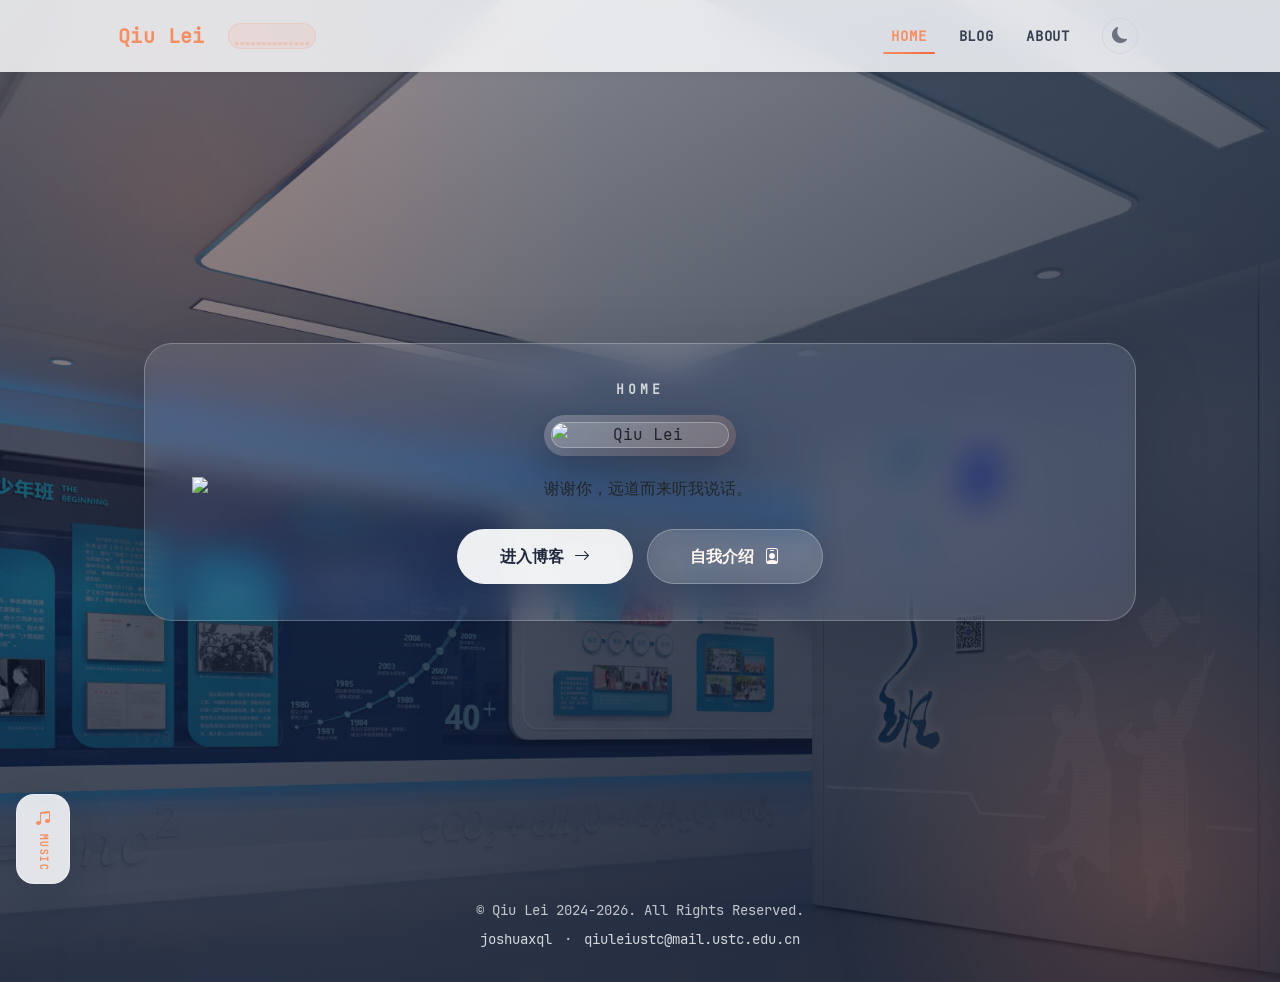
==== commit b7a6ff7a: "添加音乐模块" ====
--- a/index.html
+++ b/index.html
@@ -53,6 +53,9 @@
                         <a class="nav-link me-lg-3" href="blog.html">BLOG</a>
                     </li>
                     <li class="nav-item">
+                        <a class="nav-link me-lg-3" href="about.html">ABOUT</a>
+                    </li>
+                    <li class="nav-item">
                         <button class="theme-toggle-btn" id="theme-toggle" aria-label="Toggle dark mode">
                             <i class="bi bi-moon-fill"></i>
                         </button>
@@ -66,6 +69,9 @@
         <div class="container px-5 home-landing-content">
             <div class="home-landing-panel">
                 <p class="home-landing-kicker">HOME</p>
+                <div class="home-landing-portrait">
+                    <img src="static/assets/img/photo.png" alt="Qiu Lei" />
+                </div>
                 <div class="home-typing-wrap">
                     <img class="home-typing-svg"
                         src="https://readme-typing-svg.demolab.com/?font=Zhi+Mang+Xing&size=36&duration=2800&pause=1000&color=F78E62&center=true&vCenter=true&width=900&height=90&background=00000000&lines=%E8%B0%A2%E8%B0%A2%E4%BD%A0%EF%BC%8C%E8%BF%9C%E9%81%93%E8%80%8C%E6%9D%A5%E5%90%AC%E6%88%91%E8%AF%B4%E8%AF%9D%E3%80%82"
@@ -76,24 +82,13 @@
                         <span>进入博客</span>
                         <i class="bi bi-arrow-right"></i>
                     </a>
+                    <a href="about.html" class="home-secondary-link">
+                        <span>自我介绍</span>
+                        <i class="bi bi-person-badge"></i>
+                    </a>
                 </div>
             </div>
         </div>
-        <section class="home-bio-section" id="home">
-            <div class="container px-5">
-                <div class="home-bio-grid">
-                    <div class="home-bio-avatar">
-                        <img src="static/assets/img/photo.png" alt="Qiu Lei" />
-                    </div>
-                    <div class="home-bio-card">
-                        <header>
-                            <h2 id="home-subtitle"></h2>
-                        </header>
-                        <div class="main-body" id="home-md"></div>
-                    </div>
-                </div>
-            </div>
-        </section>
         <footer class="home-landing-footer">
             <div class="container px-5">
                 <div class="text-white-50 small">
--- a/static/css/main.css
+++ b/static/css/main.css
@@ -96,6 +96,27 @@
     color: var(--h-title-color) !important;
 }
 
+.navbar-audio-visualizer {
+    display: inline-flex;
+    align-items: center;
+    justify-content: center;
+    width: 5.5rem;
+    height: 1.65rem;
+    margin-left: 0.45rem;
+    margin-right: auto;
+    padding: 0.2rem 0.35rem;
+    border-radius: 999px;
+    background: rgba(var(--accent-rgb), 0.1);
+    border: 1px solid rgba(var(--accent-rgb), 0.18);
+    overflow: hidden;
+}
+
+.navbar-audio-visualizer-canvas {
+    display: block;
+    width: 100%;
+    height: 100%;
+}
+
 .header .nav-link {
     font-size: 0.85rem;
     font-weight: 600;
@@ -185,6 +206,30 @@
     overflow: hidden;
 }
 
+.about-page {
+    min-height: 100vh;
+    background: #0f172a;
+}
+
+.about-main {
+    position: relative;
+    min-height: 100vh;
+    display: flex;
+    flex-direction: column;
+    background:
+        radial-gradient(circle at 12% 16%, rgba(var(--accent-rgb), 0.22) 0%, rgba(var(--accent-rgb), 0) 28%),
+        linear-gradient(160deg, rgba(15, 23, 42, 0.16) 0%, rgba(15, 23, 42, 0.74) 100%),
+        url('../assets/img/background.jpg') center center / cover no-repeat;
+    overflow: hidden;
+}
+
+.about-main::before {
+    content: "";
+    position: absolute;
+    inset: 0;
+    background: linear-gradient(180deg, rgba(15, 23, 42, 0.28) 0%, rgba(15, 23, 42, 0.62) 100%);
+}
+
 .home-landing-main::before {
     content: "";
     position: absolute;
@@ -235,6 +280,24 @@
     color: rgba(255, 255, 255, 0.76);
 }
 
+.home-landing-portrait {
+    width: min(12rem, 42vw);
+    margin: 0 auto 1.35rem;
+    padding: 0.45rem;
+    border-radius: 30px;
+    background: linear-gradient(145deg, rgba(255, 255, 255, 0.24) 0%, rgba(var(--accent-rgb), 0.18) 100%);
+    box-shadow: 0 18px 48px rgba(15, 23, 42, 0.24);
+}
+
+.home-landing-portrait img {
+    display: block;
+    width: 100%;
+    border-radius: 24px;
+    border: 1px solid rgba(255, 255, 255, 0.28);
+    background: rgba(255, 255, 255, 0.12);
+    box-shadow: 0 12px 28px rgba(15, 23, 42, 0.18);
+}
+
 .home-typing-wrap {
     width: min(100%, 56rem);
     margin: 0 auto;
@@ -258,10 +321,13 @@
 .home-landing-actions {
     display: flex;
     justify-content: center;
+    flex-wrap: wrap;
+    gap: 0.9rem;
     margin-top: 1.75rem;
 }
 
-.home-primary-link {
+.home-primary-link,
+.home-secondary-link {
     display: inline-flex;
     align-items: center;
     justify-content: center;
@@ -274,14 +340,32 @@
     text-decoration: none;
     font-weight: 700;
     box-shadow: 0 10px 30px rgba(15, 23, 42, 0.18);
-    transition: transform var(--transition), box-shadow var(--transition), background var(--transition);
-}
-
-.home-primary-link:hover {
+    transition: transform var(--transition), box-shadow var(--transition), background var(--transition), border-color var(--transition), color var(--transition);
+}
+
+.home-primary-link {
+    background: rgba(255, 255, 255, 0.92);
+    color: #1e293b;
+}
+
+.home-secondary-link {
+    background: rgba(255, 255, 255, 0.12);
+    color: #fff7f2;
+    border: 1px solid rgba(255, 255, 255, 0.26);
+    backdrop-filter: blur(12px) saturate(140%);
+    -webkit-backdrop-filter: blur(12px) saturate(140%);
+}
+
+.home-primary-link:hover,
+.home-secondary-link:hover {
     background: #fff;
     color: #0f172a;
     transform: translateY(-2px);
     box-shadow: 0 14px 34px rgba(15, 23, 42, 0.26);
+}
+
+.home-secondary-link:hover {
+    border-color: rgba(255, 255, 255, 0.36);
 }
 
 .home-landing-footer {
@@ -369,6 +453,25 @@
 
 .home-bio-card .main-body img {
     max-width: 100%;
+}
+
+.about-bio-section {
+    position: relative;
+    z-index: 1;
+    flex: 1 0 auto;
+    padding-top: 7rem;
+}
+
+.about-page-header {
+    margin-bottom: 1.75rem;
+}
+
+.about-page-title {
+    margin: 0;
+    font-size: 2rem;
+    font-weight: 700;
+    color: #fff7f2;
+    text-shadow: 0 10px 28px rgba(15, 23, 42, 0.28);
 }
 
 /* ── Avatar ── */
@@ -640,6 +743,11 @@
     color: #d1d5db !important;
 }
 
+[data-theme="dark"] .navbar-audio-visualizer {
+    background: rgba(var(--accent-rgb), 0.12);
+    border-color: rgba(var(--accent-rgb), 0.28);
+}
+
 [data-theme="dark"] .header .nav-link:hover,
 [data-theme="dark"] .header .nav-link.active {
     color: var(--h-title-color) !important;
@@ -656,6 +764,10 @@
     box-shadow: 0 24px 70px rgba(0, 0, 0, 0.4);
 }
 
+[data-theme="dark"] .home-landing-portrait {
+    background: linear-gradient(145deg, rgba(255, 255, 255, 0.12) 0%, rgba(var(--accent-rgb), 0.18) 100%);
+}
+
 [data-theme="dark"] .home-bio-card {
     background: rgba(15, 23, 42, 0.82);
     border-color: rgba(255, 255, 255, 0.12);
@@ -672,9 +784,24 @@
     color: #fff7f2;
 }
 
+[data-theme="dark"] .home-secondary-link {
+    background: rgba(255, 255, 255, 0.08);
+    color: #ffe5d8;
+    border-color: rgba(255, 255, 255, 0.16);
+}
+
 [data-theme="dark"] .home-primary-link:hover {
     background: #F26A42;
     color: #fff;
+}
+
+[data-theme="dark"] .home-secondary-link:hover {
+    background: rgba(255, 255, 255, 0.16);
+    color: #fff7f2;
+}
+
+[data-theme="dark"] .about-page-title {
+    color: #fff7f2;
 }
 
 [data-theme="dark"] .theme-toggle-btn {
@@ -724,6 +851,29 @@
 
 [data-theme="dark"] .scroll-progress {
     background: linear-gradient(90deg, #F78E62 0%, #F26A42 100%);
+}
+
+[data-theme="dark"] .music-player-shell {
+    border-color: rgba(255, 255, 255, 0.12);
+    background: rgba(15, 23, 42, 0.8);
+    box-shadow: 0 18px 45px rgba(0, 0, 0, 0.28);
+}
+
+[data-theme="dark"] .music-player-tab {
+    border-color: rgba(255, 255, 255, 0.12);
+    background: rgba(15, 23, 42, 0.88);
+    color: #ffd8c6;
+    box-shadow: 0 18px 45px rgba(0, 0, 0, 0.28);
+}
+
+[data-theme="dark"] .music-player-count,
+[data-theme="dark"] .music-player-artist,
+[data-theme="dark"] .music-player-time {
+    color: #94a3b8;
+}
+
+[data-theme="dark"] .music-player-title {
+    color: #f8fafc;
 }
 
 /* ── Scroll Progress Bar ── */
@@ -738,6 +888,206 @@
     transition: width 0.1s linear;
 }
 
+/* ── Music Player ── */
+.music-player {
+    position: fixed;
+    left: 1rem;
+    bottom: 1rem;
+    z-index: 9800;
+    width: min(22rem, calc(100vw - 2rem));
+    display: flex;
+    align-items: flex-end;
+    gap: 0.55rem;
+    overflow: visible;
+}
+
+.music-player-tab {
+    flex: 0 0 auto;
+    display: inline-flex;
+    flex-direction: column;
+    align-items: center;
+    justify-content: center;
+    gap: 0.2rem;
+    width: 3.35rem;
+    min-height: 5.6rem;
+    padding: 0.65rem 0.35rem;
+    border: 1px solid rgba(255, 255, 255, 0.3);
+    border-radius: 18px;
+    background: rgba(255, 255, 255, 0.86);
+    backdrop-filter: blur(18px) saturate(160%);
+    -webkit-backdrop-filter: blur(18px) saturate(160%);
+    color: var(--h-title-color);
+    box-shadow: 0 18px 45px rgba(15, 23, 42, 0.16);
+    transition: transform var(--transition), box-shadow var(--transition), background var(--transition), color var(--transition);
+}
+
+.music-player-tab span {
+    font-size: 0.62rem;
+    font-weight: 700;
+    letter-spacing: 0.14em;
+    writing-mode: vertical-rl;
+    text-orientation: mixed;
+}
+
+.music-player-tab i {
+    font-size: 1rem;
+}
+
+.music-player-tab:hover {
+    transform: translateY(-1px);
+    box-shadow: 0 20px 46px rgba(15, 23, 42, 0.2);
+}
+
+.music-player-shell {
+    flex: 1 1 auto;
+    padding: 0.95rem 1rem 0.9rem;
+    border-radius: 20px;
+    border: 1px solid rgba(255, 255, 255, 0.3);
+    background: rgba(255, 255, 255, 0.78);
+    backdrop-filter: blur(18px) saturate(160%);
+    -webkit-backdrop-filter: blur(18px) saturate(160%);
+    box-shadow: 0 18px 45px rgba(15, 23, 42, 0.16);
+}
+
+.music-player-head {
+    display: flex;
+    align-items: center;
+    justify-content: space-between;
+    gap: 0.75rem;
+    margin-bottom: 0.75rem;
+}
+
+.music-player-badge {
+    display: inline-flex;
+    align-items: center;
+    gap: 0.4rem;
+    font-size: 0.72rem;
+    font-weight: 700;
+    letter-spacing: 0.18em;
+    color: var(--h-title-color);
+}
+
+.music-player-count {
+    font-size: 0.76rem;
+    color: #64748b;
+}
+
+.music-player-meta {
+    min-width: 0;
+}
+
+.music-player-title {
+    font-size: 0.95rem;
+    font-weight: 700;
+    color: #1e293b;
+    white-space: nowrap;
+    overflow: hidden;
+    text-overflow: ellipsis;
+}
+
+.music-player-artist {
+    margin-top: 0.2rem;
+    font-size: 0.78rem;
+    color: #64748b;
+    white-space: nowrap;
+    overflow: hidden;
+    text-overflow: ellipsis;
+}
+
+.music-player-controls {
+    display: flex;
+    align-items: center;
+    gap: 0.6rem;
+    margin-top: 0.9rem;
+}
+
+.music-player-btn {
+    display: inline-flex;
+    align-items: center;
+    justify-content: center;
+    border: 0;
+    transition: transform var(--transition), box-shadow var(--transition), background var(--transition), color var(--transition);
+}
+
+.music-player-btn:hover {
+    transform: translateY(-1px);
+}
+
+.music-player-btn-secondary {
+    width: 2.25rem;
+    height: 2.25rem;
+    border-radius: 999px;
+    background: rgba(var(--accent-rgb), 0.12);
+    color: var(--h-title-color);
+}
+
+.music-player-btn-secondary:hover {
+    background: rgba(var(--accent-rgb), 0.18);
+}
+
+.music-player-btn-primary {
+    width: 2.9rem;
+    height: 2.9rem;
+    border-radius: 999px;
+    background: var(--accent-gradient);
+    color: #fff;
+    box-shadow: 0 12px 28px rgba(var(--accent-rgb), 0.28);
+}
+
+.music-player-btn-primary:hover {
+    box-shadow: 0 14px 32px rgba(var(--accent-rgb), 0.34);
+}
+
+.music-player-btn i {
+    font-size: 1rem;
+    line-height: 1;
+}
+
+.music-player-btn-primary i {
+    font-size: 1.25rem;
+}
+
+.music-player-progress {
+    display: grid;
+    grid-template-columns: auto minmax(0, 1fr) auto;
+    align-items: center;
+    gap: 0.55rem;
+    margin-top: 0.85rem;
+}
+
+.music-player-time {
+    font-size: 0.72rem;
+    color: #64748b;
+}
+
+.music-player-slider {
+    width: 100%;
+    height: 0.35rem;
+    accent-color: var(--h-title-color);
+    cursor: pointer;
+}
+
+@media (hover: hover) and (pointer: fine) {
+    .music-player-shell {
+        transform: translateX(calc(-100% - 0.55rem));
+        opacity: 0;
+        pointer-events: none;
+        transition: transform var(--transition), opacity var(--transition);
+    }
+
+    .music-player:hover .music-player-shell,
+    .music-player:focus-within .music-player-shell {
+        transform: translateX(0);
+        opacity: 1;
+        pointer-events: auto;
+    }
+
+    .music-player:hover .music-player-tab,
+    .music-player:focus-within .music-player-tab {
+        transform: translateY(-1px);
+    }
+}
+
 /* ── Navbar Compact on Scroll ── */
 .header.navbar-compact {
     padding-top: 0.25rem !important;
@@ -767,6 +1117,12 @@
         background-attachment: scroll;
         background-position: center;
     }
+
+    .navbar-audio-visualizer {
+        width: 4.1rem;
+        height: 1.45rem;
+        margin-left: 0.35rem;
+    }
 }
 
 @media (max-width: 767px) {
@@ -775,6 +1131,23 @@
         padding-bottom: 2.5rem;
     }
 
+    .music-player {
+        left: 0.85rem;
+        right: 0.85rem;
+        bottom: 0.85rem;
+        width: auto;
+        gap: 0;
+    }
+
+    .music-player-shell {
+        padding: 0.85rem 0.9rem 0.8rem;
+        border-radius: 18px;
+    }
+
+    .music-player-tab {
+        display: none;
+    }
+
     .home-landing-panel {
         padding: 1.5rem 1rem;
         border-radius: 22px;
@@ -784,17 +1157,32 @@
         letter-spacing: 0.22em;
     }
 
+    .home-landing-portrait {
+        width: min(9rem, 46vw);
+        margin-bottom: 1.1rem;
+        border-radius: 24px;
+    }
+
+    .home-landing-portrait img {
+        border-radius: 18px;
+    }
+
     .home-landing-note {
         font-size: 0.95rem;
     }
 
-    .home-primary-link {
+    .home-primary-link,
+    .home-secondary-link {
         width: 100%;
         max-width: 16rem;
     }
 
     .home-bio-section {
         padding-bottom: 2.5rem;
+    }
+
+    .about-bio-section {
+        padding-top: 6rem;
     }
 
     .home-bio-grid {
@@ -813,6 +1201,10 @@
         padding: 1.25rem 1rem;
         border-radius: 20px;
     }
+
+    .about-page-title {
+        font-size: 1.55rem;
+    }
 }
 
 /* ── Theme Toggle Spin ── */
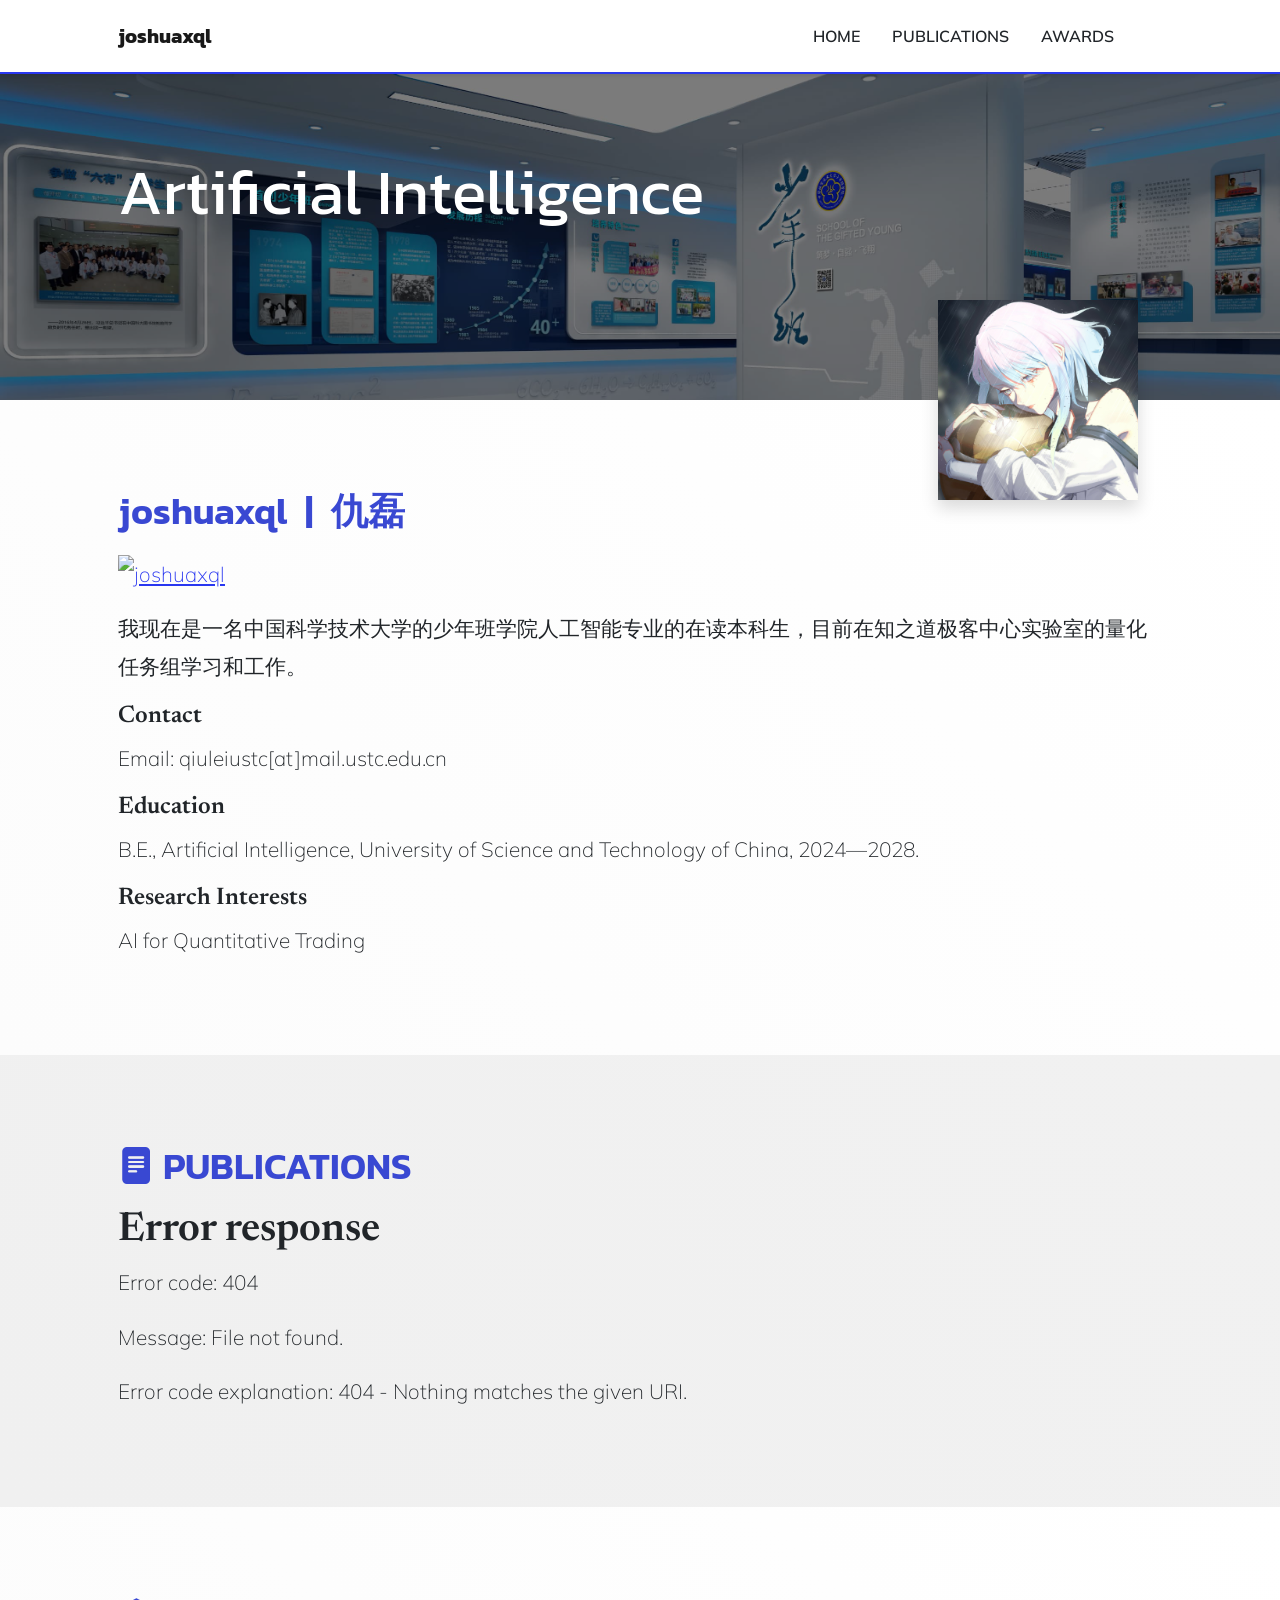
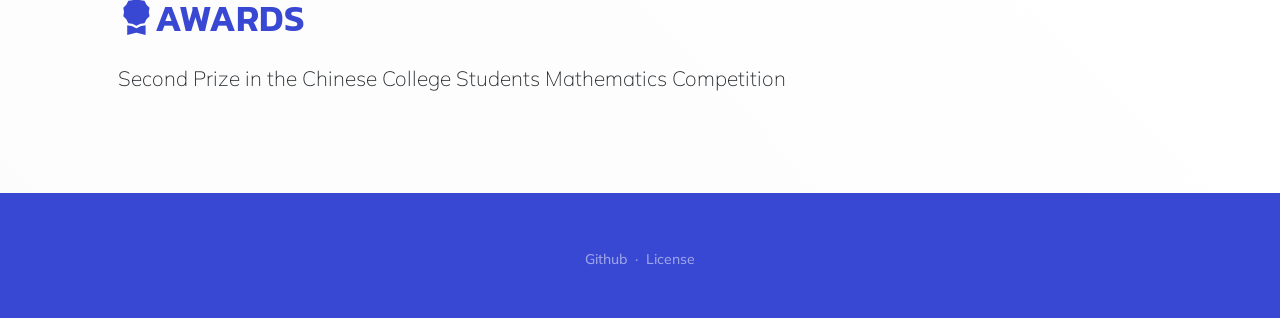
==== commit cffe7072: "first commit" ====
--- a/index.html
+++ b/index.html
@@ -1,11 +1,11 @@
 <!DOCTYPE html>
-<html lang="en">
+<html lang="zh-cn">
 
 <head>
     <meta charset="utf-8" />
     <meta name="viewport" content="width=device-width, initial-scale=1, shrink-to-fit=no" />
-    <meta name="description" content="Homepage" />
-    <meta name="author" content="senli1073" />
+    <meta name="description" content="Academic Webpage" />
+    <meta name="author" content="joshuaxql" />
     <title id="title"></title>
 
     <!-- Icon -->
@@ -13,6 +13,16 @@
 
     <!-- Bootstrap icons-->
     <link href="https://cdn.jsdelivr.net/npm/bootstrap-icons@1.5.0/font/bootstrap-icons.css" rel="stylesheet" />
+
+    <!-- Google fonts-->
+    <link rel="preconnect" href="https://fonts.gstatic.com" />
+    <link href="https://fonts.googleapis.com/css2?family=Newsreader:ital,wght@0,600;1,600&amp;display=swap"
+        rel="stylesheet" />
+    <link
+        href="https://fonts.googleapis.com/css2?family=Mulish:ital,wght@0,300;0,500;0,600;0,700;1,300;1,500;1,600;1,700&amp;display=swap"
+        rel="stylesheet" />
+    <link href="https://fonts.googleapis.com/css2?family=Kanit:ital,wght@0,400;1,400&amp;display=swap"
+        rel="stylesheet" />
 
     <!-- Core theme CSS (includes Bootstrap)-->
     <link type="text/css" href="static/css/styles.css" rel="stylesheet" />
@@ -27,18 +37,54 @@
     <!-- Markdown -->
     <script type="text/javascript" src="static/js/marked.min.js"></script>
 
+    <!-- Mathematics -->
+    <script>
+        // See https://docs.mathjax.org/en/latest/index.html for more details.
+        MathJax = {
+            tex: {
+                packages: {},              // extensions to use
+                inlineMath: [              // start/end delimiter pairs for in-line math
+                    ['$', '$'],
+                    ['\\(', '\\)']
+                ],
+                displayMath: [             // start/end delimiter pairs for display math
+                    ['$$', '$$'],
+                    ['\\[', '\\]']
+                ],
+                processEscapes: false,      // use \$ to produce a literal dollar sign
+                processEnvironments: true, // process \begin{xxx}...\end{xxx} outside math mode
+                processRefs: true,         // process \ref{...} outside of math mode
+                digits: /^(?:[0-9]+(?:\{,\}[0-9]{3})*(?:\.[0-9]*)?|\.[0-9]+)/,    // pattern for recognizing numbers
+                tags: 'all',              // or 'ams' or 'all'
+                tagSide: 'right',          // side for \tag macros
+                tagIndent: '0.8em',        // amount to indent tags
+                useLabelIds: true,         // use label name rather than tag for ids
+                maxMacros: 10000,          // maximum number of macro substitutions per expression
+                maxBuffer: 5 * 1024,       // maximum size for the internal TeX string (5K)
+                // baseURL:                   // URL for use with links to tags (when there is a <base> tag in effect)
+                // (document.getElementsByTagName('base').length === 0) ? '' : String(document.location).replace(/#.*$/, ''),
+                formatError:               // function called when TeX syntax errors occur
+                    (jax, err) => jax.formatError(err)
+            }
+        };
+    </script>
+    <script type="text/javascript" id="MathJax-script"
+        src="https://cdn.jsdelivr.net/npm/mathjax@3/es5/tex-svg.js"></script>
+    <script type="text/javascript" id="MathJax-script" async
+        src="https://cdn.jsdelivr.net/npm/mathjax@3/es5/tex-mml-chtml.js"></script>
+
     <!-- Core JS-->
     <script type="text/javascript" src="static/js/scripts.js"></script>
     <script type="text/javascript" src="static/js/js-yaml.min.js"></script>
 
 </head>
 
-<body id="page-top" class="home-landing-page">
-    <div class="scroll-progress" id="scroll-progress"></div>
+<body id="page-top">
     <!-- Navigation-->
     <nav class="header navbar navbar-expand-lg navbar-light fixed-top shadow-sm" id="mainNav">
         <div class="container px-5">
-            <a id="page-top-title" class="navbar-brand fw-bold" href="index.html"></a>
+            <a id="page-top-title" class="navbar-brand fw-bold" href="#page-top"></a>
+            <!-- <a href="#page-top"><img src="static/assets/img/CUMT_LOGO.svg" style="width: 11rem;"></a> -->
             <button class="navbar-toggler" type="button" data-bs-toggle="collapse" data-bs-target="#navbarResponsive"
                 aria-controls="navbarResponsive" aria-expanded="false" aria-label="Toggle navigation">
                 MENU
@@ -47,60 +93,88 @@
             <div class="collapse navbar-collapse" id="navbarResponsive">
                 <ul class="navbar-nav ms-auto me-4 my-3 my-lg-0">
                     <li class="nav-item">
-                        <a class="nav-link me-lg-3 active" href="index.html">HOME</a>
+                        <a class="nav-link me-lg-3" href="#page-top">HOME</a>
                     </li>
                     <li class="nav-item">
-                        <a class="nav-link me-lg-3" href="blog.html">BLOG</a>
+                        <a class="nav-link me-lg-3" href="#publications">PUBLICATIONS</a>
                     </li>
                     <li class="nav-item">
-                        <a class="nav-link me-lg-3" href="about.html">ABOUT</a>
+                        <a class="nav-link me-lg-3" href="#awards">AWARDS</a>
                     </li>
-                    <li class="nav-item">
-                        <button class="theme-toggle-btn" id="theme-toggle" aria-label="Toggle dark mode">
-                            <i class="bi bi-moon-fill"></i>
-                        </button>
-                    </li>
+
                 </ul>
             </div>
         </div>
     </nav>
 
-    <main class="home-landing-main">
-        <div class="container px-5 home-landing-content">
-            <div class="home-landing-panel">
-                <p class="home-landing-kicker">HOME</p>
-                <div class="home-landing-portrait">
-                    <img src="static/assets/img/photo.png" alt="Qiu Lei" />
-                </div>
-                <div class="home-typing-wrap">
-                    <img class="home-typing-svg"
-                        src="https://readme-typing-svg.demolab.com/?font=Zhi+Mang+Xing&size=36&duration=2800&pause=1000&color=F78E62&center=true&vCenter=true&width=900&height=90&background=00000000&lines=%E8%B0%A2%E8%B0%A2%E4%BD%A0%EF%BC%8C%E8%BF%9C%E9%81%93%E8%80%8C%E6%9D%A5%E5%90%AC%E6%88%91%E8%AF%B4%E8%AF%9D%E3%80%82"
-                        alt="谢谢你，远道而来听我说话。" />
-                </div>
-                <div class="home-landing-actions">
-                    <a href="blog.html" class="home-primary-link">
-                        <span>进入博客</span>
-                        <i class="bi bi-arrow-right"></i>
-                    </a>
-                    <a href="about.html" class="home-secondary-link">
-                        <span>自我介绍</span>
-                        <i class="bi bi-person-badge"></i>
-                    </a>
-                </div>
+    <!-- Top Section -->
+    <section class="top-section" style="background-image: url('static/assets/img/background.jpeg');">
+        <div class="top-section-content">
+            <div class="container px-5">
+                <h2 id="top-section-bg-text" class="text-white display-3 lh-1 font-alt"></h2>
             </div>
         </div>
-        <footer class="home-landing-footer">
-            <div class="container px-5">
-                <div class="text-white-50 small">
-                    <div id="copyright-text" class="mb-2"></div>
-                    <a id="github-link" href="https://github.com/joshuaxql">Github</a>
-                    <span class="mx-1">&middot;</span>
-                    <a id="license-link" href="mailto:qiuleiustc@mail.ustc.edu.cn">License</a>
-                </div>
+    </section>
+    <!-- Top Section -->
+
+    <!-- Photo -->
+    <div class="container px-5">
+        <div id="avatar">
+            <img class="shadow" src="static/assets/img/photo.jpg">
+        </div>
+    </div>
+    <!-- Photo -->
+
+    <!-- Home -->
+    <section class="bg-gradient-primary-to-secondary-light mt5 md5" id="home">
+        <div class="container px-5">
+            <header>
+                <h2 id="home-subtitle"> </h2>
+                <!-- <span class="bi bi-list"></span> -->
+            </header>
+            <div class="main-body" id="home-md"></div>
+        </div>
+    </section>
+    <!-- Home -->
+
+    <!-- Publications -->
+    <section class="bg-gradient-primary-to-secondary-gray mt5 md5" id="publications">
+        <div class="container px-5">
+            <header>
+                <h2 id="publications-subtitle"><i class="bi bi-file-text-fill"></i>&nbsp;PUBLICATIONS</h2>
+            </header>
+            <div class="main-body" id="publications-md"></div>
+
+        </div>
+    </section>
+    <!-- Publications  -->
+
+    <!-- Awards -->
+    <section class="bg-gradient-primary-to-secondary-light mt5 md5" id="awards">
+        <div class="container px-5">
+            <header>
+                <h2 id="awards-subtitle"><i class="bi bi-award-fill"></i>AWARDS </h2>
+            </header>
+            <div class="main-body" id="awards-md"></div>
+
+        </div>
+    </section>
+    <!-- Awards -->
+
+
+    <!-- Footer-->
+    <footer class="bg-bottom text-center py-5">
+        <div class="container px-5">
+            <div class="text-white-50 small">
+                <div id="copyright-text" class="mb-2"></div>
+                <a id="github-link" href="https://github.com/joshuaxql">Github</a>
+                <span class="mx-1">&middot;</span>
+                <a id="license-link"
+                    href="https://github.com/joshuaxql/joshuaxql.github.io/blob/main/LICENSE">License</a>
             </div>
-        </footer>
-    </main>
+        </div>
+    </footer>
 
 </body>
 
-</html>
+</html>
--- a/static/css/main.css
+++ b/static/css/main.css
@@ -1,179 +1,29 @@
 @import "./styles.css";
 
-@font-face {
-    font-family: 'JetBrainsMono';
-    src: url('../assets/font/JetBrainsMonoNerdFontMono-Regular.ttf') format('truetype');
-    font-weight: 400;
-    font-style: normal;
-    font-display: swap;
+
+:root{
+    --h-title-color:#3948d2;
 }
 
-@font-face {
-    font-family: 'LXGWWenKaiMono';
-    src: url('../assets/font/LXGWWenKaiMono-Regular.ttf') format('truetype');
-    font-weight: 400;
-    font-style: normal;
-    font-display: swap;
+.header {
+    border-bottom: solid 2px var(--bs-blue);
+    z-index: 10000;
 }
 
-body,
-body h1,
-body h2,
-body h3,
-body h4,
-body h5,
-body h6,
-body p,
-body a,
-body span,
-body li,
-body td,
-body th,
-body input,
-body button,
-body textarea,
-body select,
-body .navbar-brand,
-body .nav-link,
-body .main-body,
-body .main-body h1,
-body .main-body h2,
-body .main-body h3,
-body .main-body h4,
-body .home-landing-kicker,
-body .home-primary-link,
-body .theme-toggle-btn {
-    font-family: 'JetBrainsMono', 'LXGWWenKaiMono', monospace !important;
+.bg-bottom {
+    background-color: var(--h-title-color);
 }
 
-body code,
-body pre,
-body pre code,
-body .main-body code,
-body .main-body pre code,
-body .code-copy-btn {
-    font-family: 'JetBrainsMono', 'LXGWWenKaiMono', monospace !important;
-}
-
-:root {
-    --accent-rgb: 247, 142, 98;
-    --accent-deep-rgb: 242, 106, 66;
-    --h-title-color: #F78E62;
-    --accent-light: rgba(var(--accent-rgb), 0.16);
-    --accent-gradient: linear-gradient(135deg, #F78E62 0%, #F26A42 100%);
-    --shadow-sm: 0 2px 8px rgba(var(--accent-rgb), 0.12);
-    --shadow-md: 0 4px 20px rgba(var(--accent-rgb), 0.18);
-    --shadow-lg: 0 8px 40px rgba(var(--accent-rgb), 0.22);
-    --radius: 12px;
-    --transition: 0.3s cubic-bezier(0.4, 0, 0.2, 1);
-}
-
-html {
-    scroll-behavior: smooth;
-}
-
-body {
-    -webkit-font-smoothing: antialiased;
-    -moz-osx-font-smoothing: grayscale;
-}
-
-/* ── Navbar ── */
-.header {
-    border-bottom: none;
-    z-index: 10000;
-    backdrop-filter: blur(16px) saturate(180%);
-    -webkit-backdrop-filter: blur(16px) saturate(180%);
-    background: rgba(255, 255, 255, 0.82) !important;
-    transition: box-shadow var(--transition);
-}
-
-.header.shadow-sm {
-    box-shadow: 0 1px 12px rgba(0, 0, 0, 0.06) !important;
-}
-
-.header .navbar-brand {
-    letter-spacing: 0.02em;
-    color: var(--h-title-color) !important;
-}
-
-.navbar-audio-visualizer {
-    display: inline-flex;
-    align-items: center;
-    justify-content: center;
-    width: 5.5rem;
-    height: 1.65rem;
-    margin-left: 0.45rem;
-    margin-right: auto;
-    padding: 0.2rem 0.35rem;
-    border-radius: 999px;
-    background: rgba(var(--accent-rgb), 0.1);
-    border: 1px solid rgba(var(--accent-rgb), 0.18);
-    overflow: hidden;
-}
-
-.navbar-audio-visualizer-canvas {
-    display: block;
-    width: 100%;
-    height: 100%;
-}
-
-.header .nav-link {
-    font-size: 0.85rem;
-    font-weight: 600;
-    letter-spacing: 0.06em;
-    color: #374151 !important;
-    position: relative;
-    padding-bottom: 0.5rem;
-    transition: color var(--transition);
-}
-
-.header .nav-link::after {
-    content: "";
-    position: absolute;
-    bottom: 0;
-    left: 50%;
-    width: 0;
-    height: 2px;
-    background: var(--accent-gradient);
-    border-radius: 1px;
-    transition: width var(--transition), left var(--transition);
-}
-
-.header .nav-link:hover,
-.header .nav-link.active {
-    color: var(--h-title-color) !important;
-}
-
-.header .nav-link:hover::after,
-.header .nav-link.active::after {
-    width: 100%;
-    left: 0;
-}
-
-/* ── Hero / Top Section ── */
 .top-section {
     position: relative;
     padding: 10rem 0;
     background-position: center;
     background-size: cover;
-    height: 26rem;
+    height: 25rem;
 }
 
 .top-section h2 {
     font-weight: 400;
-    text-shadow: 0 2px 16px rgba(0, 0, 0, 0.3);
-    animation: heroTextIn 0.8s ease-out 0.2s both;
-}
-
-@keyframes heroTextIn {
-    from {
-        opacity: 0;
-        transform: translateY(20px) scale(0.96);
-    }
-    to {
-        opacity: 1;
-        transform: translateY(0) scale(1);
-    }
 }
 
 .top-section .top-section-content {
@@ -181,304 +31,67 @@
     z-index: 1;
 }
 
-.top-section::before {
+.top-section:before {
     content: "";
     position: absolute;
-    inset: 0;
-    background: linear-gradient(135deg, rgba(var(--accent-rgb), 0.45) 0%, rgba(17, 24, 39, 0.55) 100%);
+    top: 0;
+    left: 0;
+    width: 100%;
+    height: 100%;
+    background: rgba(0, 0, 0, 0.5);
 }
 
-/* ── Home Landing ── */
-.home-landing-page {
-    min-height: 100vh;
-    background: #0f172a;
+section header h2{
+    font-family: "Kanit", -apple-system, BlinkMacSystemFont, "Segoe UI", Roboto, "Helvetica Neue", Arial, sans-serif, "Apple Color Emoji", "Segoe UI Emoji", "Segoe UI Symbol", "Noto Color Emoji" !important;
+    color: var(--h-title-color);
+    font-size: 2.3rem;
+    line-height: 4rem;
 }
 
-.home-landing-main {
-    position: relative;
-    min-height: 100vh;
-    display: flex;
-    flex-direction: column;
-    background:
-        radial-gradient(circle at 15% 20%, rgba(var(--accent-rgb), 0.26) 0%, rgba(var(--accent-rgb), 0) 32%),
-        linear-gradient(125deg, rgba(15, 23, 42, 0.28) 0%, rgba(15, 23, 42, 0.78) 100%),
-        url('../assets/img/background.jpg') center center / cover no-repeat;
-    overflow: hidden;
+section .main-body{
+    font-size: 1.3rem;
+    font-weight: 200;
+    line-height: 2.4rem;
 }
 
-.about-page {
-    min-height: 100vh;
-    background: #0f172a;
+
+.bg-gradient-primary-to-secondary-light {
+    background: linear-gradient(45deg, #fcfcfc, #ffffff) !important;
 }
 
-.about-main {
-    position: relative;
-    min-height: 100vh;
-    display: flex;
-    flex-direction: column;
-    background:
-        radial-gradient(circle at 12% 16%, rgba(var(--accent-rgb), 0.22) 0%, rgba(var(--accent-rgb), 0) 28%),
-        linear-gradient(160deg, rgba(15, 23, 42, 0.16) 0%, rgba(15, 23, 42, 0.74) 100%),
-        url('../assets/img/background.jpg') center center / cover no-repeat;
-    overflow: hidden;
+.bg-gradient-primary-to-secondary-gray {
+    background: linear-gradient(45deg, #f0f0f0, #f1f1f1) !important;
 }
 
-.about-main::before {
+
+
+.on-top {
+    position: relative;
+    z-index: 10000;
+}
+
+.top-bg {
+    background-position: center;
+    background-size: fill;
+    width: 100%;
+    height: 100%;
+}
+
+.top-bg::before {
     content: "";
     position: absolute;
-    inset: 0;
-    background: linear-gradient(180deg, rgba(15, 23, 42, 0.28) 0%, rgba(15, 23, 42, 0.62) 100%);
+    top: 0;
+    left: 0;
+    width: 100%;
+    height: 100%;
+    background: rgba(0, 0, 0, 0.4);
 }
 
-.home-landing-main::before {
-    content: "";
-    position: absolute;
-    inset: 0;
-    background: linear-gradient(180deg, rgba(15, 23, 42, 0.16) 0%, rgba(15, 23, 42, 0.56) 100%);
-}
 
-.home-landing-main::after {
-    content: "";
-    position: absolute;
-    right: -16vw;
-    bottom: -18vw;
-    width: min(44rem, 52vw);
-    height: min(44rem, 52vw);
-    border-radius: 50%;
-    background: radial-gradient(circle, rgba(var(--accent-rgb), 0.22) 0%, rgba(var(--accent-rgb), 0) 68%);
-    filter: blur(10px);
-}
-
-.home-landing-content {
-    position: relative;
-    z-index: 1;
-    min-height: 100vh;
-    display: flex;
-    align-items: center;
-    justify-content: center;
-    padding-top: 7rem;
-    padding-bottom: 3rem;
-}
-
-.home-landing-panel {
-    width: min(100%, 62rem);
-    text-align: center;
-    padding: 2.25rem 2rem;
-    border-radius: 28px;
-    border: 1px solid rgba(255, 255, 255, 0.24);
-    background: rgba(255, 255, 255, 0.1);
-    backdrop-filter: blur(16px) saturate(150%);
-    -webkit-backdrop-filter: blur(16px) saturate(150%);
-    box-shadow: 0 24px 70px rgba(15, 23, 42, 0.24);
-}
-
-.home-landing-kicker {
-    margin-bottom: 1rem;
-    font-size: 0.8rem;
-    font-weight: 700;
-    letter-spacing: 0.32em;
-    color: rgba(255, 255, 255, 0.76);
-}
-
-.home-landing-portrait {
-    width: min(12rem, 42vw);
-    margin: 0 auto 1.35rem;
-    padding: 0.45rem;
-    border-radius: 30px;
-    background: linear-gradient(145deg, rgba(255, 255, 255, 0.24) 0%, rgba(var(--accent-rgb), 0.18) 100%);
-    box-shadow: 0 18px 48px rgba(15, 23, 42, 0.24);
-}
-
-.home-landing-portrait img {
-    display: block;
-    width: 100%;
-    border-radius: 24px;
-    border: 1px solid rgba(255, 255, 255, 0.28);
-    background: rgba(255, 255, 255, 0.12);
-    box-shadow: 0 12px 28px rgba(15, 23, 42, 0.18);
-}
-
-.home-typing-wrap {
-    width: min(100%, 56rem);
-    margin: 0 auto;
-}
-
-.home-typing-svg {
-    display: block;
-    width: 100%;
-    height: auto;
-    filter: drop-shadow(0 12px 28px rgba(15, 23, 42, 0.32));
-}
-
-.home-landing-note {
-    max-width: 32rem;
-    margin: 1.4rem auto 0;
-    color: rgba(255, 255, 255, 0.82);
-    font-size: 1rem;
-    line-height: 1.8;
-}
-
-.home-landing-actions {
-    display: flex;
-    justify-content: center;
-    flex-wrap: wrap;
-    gap: 0.9rem;
-    margin-top: 1.75rem;
-}
-
-.home-primary-link,
-.home-secondary-link {
-    display: inline-flex;
-    align-items: center;
-    justify-content: center;
-    gap: 0.65rem;
-    min-width: 11rem;
-    padding: 0.9rem 1.5rem;
-    border-radius: 999px;
-    background: rgba(255, 255, 255, 0.92);
-    color: #1e293b;
-    text-decoration: none;
-    font-weight: 700;
-    box-shadow: 0 10px 30px rgba(15, 23, 42, 0.18);
-    transition: transform var(--transition), box-shadow var(--transition), background var(--transition), border-color var(--transition), color var(--transition);
-}
-
-.home-primary-link {
-    background: rgba(255, 255, 255, 0.92);
-    color: #1e293b;
-}
-
-.home-secondary-link {
-    background: rgba(255, 255, 255, 0.12);
-    color: #fff7f2;
-    border: 1px solid rgba(255, 255, 255, 0.26);
-    backdrop-filter: blur(12px) saturate(140%);
-    -webkit-backdrop-filter: blur(12px) saturate(140%);
-}
-
-.home-primary-link:hover,
-.home-secondary-link:hover {
-    background: #fff;
-    color: #0f172a;
-    transform: translateY(-2px);
-    box-shadow: 0 14px 34px rgba(15, 23, 42, 0.26);
-}
-
-.home-secondary-link:hover {
-    border-color: rgba(255, 255, 255, 0.36);
-}
-
-.home-landing-footer {
-    position: relative;
-    z-index: 1;
-    padding: 0 0 2rem;
-    text-align: center;
-}
-
-.home-landing-footer .text-white-50 {
-    color: rgba(255, 255, 255, 0.72) !important;
-}
-
-.home-landing-footer .text-white-50 a {
-    color: rgba(255, 255, 255, 0.8);
-}
-
-.home-landing-footer .text-white-50 a:hover {
-    color: #fff;
-}
-
-.home-bio-section {
-    position: relative;
-    z-index: 1;
-    padding-top: 0;
-    padding-bottom: 3.5rem;
-}
-
-.home-bio-grid {
-    display: grid;
-    grid-template-columns: 240px minmax(0, 1fr);
-    gap: 1.5rem;
-    align-items: start;
-}
-
-.home-bio-avatar {
-    position: sticky;
-    top: 6.5rem;
-}
-
-.home-bio-avatar img {
-    display: block;
-    width: 100%;
-    border-radius: 24px;
-    border: 1px solid rgba(255, 255, 255, 0.28);
-    box-shadow: 0 22px 50px rgba(15, 23, 42, 0.28);
-    background: rgba(255, 255, 255, 0.1);
-    backdrop-filter: blur(10px);
-    -webkit-backdrop-filter: blur(10px);
-}
-
-.home-bio-card {
-    padding: 1.8rem 2rem;
-    border-radius: 24px;
-    border: 1px solid rgba(255, 255, 255, 0.26);
-    background: rgba(255, 255, 255, 0.88);
-    box-shadow: 0 24px 60px rgba(15, 23, 42, 0.18);
-}
-
-.home-bio-card header h2 {
-    margin-bottom: 1.25rem;
-}
-
-.home-bio-card .main-body {
-    font-size: 1.02rem;
-    line-height: 1.95;
-}
-
-.home-bio-card .main-body p:first-child {
-    margin-bottom: 1rem;
-}
-
-.home-bio-card .main-body h4 {
-    margin-top: 1.5rem;
-    margin-bottom: 0.55rem;
-    font-size: 1rem;
-    font-weight: 700;
-    color: var(--h-title-color);
-}
-
-.home-bio-card .main-body ul,
-.home-bio-card .main-body ol {
-    padding-left: 1.25rem;
-}
-
-.home-bio-card .main-body img {
-    max-width: 100%;
-}
-
-.about-bio-section {
-    position: relative;
-    z-index: 1;
-    flex: 1 0 auto;
-    padding-top: 7rem;
-}
-
-.about-page-header {
-    margin-bottom: 1.75rem;
-}
-
-.about-page-title {
-    margin: 0;
-    font-size: 2rem;
-    font-weight: 700;
-    color: #fff7f2;
-    text-shadow: 0 10px 28px rgba(15, 23, 42, 0.28);
-}
-
-/* ── Avatar ── */
 #avatar {
     position: relative;
     height: 0;
-    top: min(-65px, max(-100px, calc(-1*100vw/12)));
+    top:min(-65px,max(-100px,calc(-1*100vw/12)));
     max-width: 55em;
     margin: 0 1.5rem 0 0;
     float: right;
@@ -486,17 +99,8 @@
 }
 
 #avatar img {
-    height: max(130px, min(200px, calc(100vw/6)));
-    border-radius: 50%;
-    border: 4px solid #fff;
-    box-shadow: var(--shadow-lg);
-    transition: transform var(--transition), box-shadow var(--transition);
-    object-fit: cover;
-}
-
-#avatar img:hover {
-    transform: scale(1.05);
-    box-shadow: 0 12px 48px rgba(var(--accent-rgb), 0.24);
+    height: max(130px,min(200px,calc(100vw/6)));
+    box-shadow: 5px 5px 5px rgba(0, 0, 0, 0.2);
 }
 
 @media screen and (max-width: 991px) {
@@ -505,757 +109,4 @@
     }
 }
 
-/* ── Blog Entry Button ── */
-.blog-entry-card {
-    position: absolute;
-    top: 8rem;
-    right: 2rem;
-    z-index: 1000;
-}
 
-.blog-entry-link {
-    display: inline-flex;
-    align-items: center;
-    gap: 0.6rem;
-    padding: 0.7rem 1.6rem;
-    background: rgba(255, 255, 255, 0.15);
-    backdrop-filter: blur(12px);
-    -webkit-backdrop-filter: blur(12px);
-    color: #fff;
-    text-decoration: none;
-    border-radius: 2rem;
-    border: 1px solid rgba(255, 255, 255, 0.3);
-    font-weight: 500;
-    font-size: 0.95rem;
-    transition: all var(--transition);
-    animation: heroTextIn 0.6s ease-out 0.5s both;
-}
-
-.blog-entry-link:hover {
-    background: rgba(255, 255, 255, 0.25);
-    color: #fff;
-    transform: translateY(-2px);
-    box-shadow: 0 8px 24px rgba(0, 0, 0, 0.2);
-}
-
-.blog-entry-link i {
-    font-size: 1.1rem;
-}
-
-@media screen and (max-width: 767px) {
-    .blog-entry-card {
-        top: auto;
-        bottom: 1rem;
-        right: 1rem;
-    }
-}
-
-/* ── Sections ── */
-.bg-bottom {
-    background: var(--accent-gradient);
-}
-
-section {
-    padding-top: 3rem;
-    padding-bottom: 3rem;
-}
-
-section header h2 {
-    font-family: "Kanit", -apple-system, BlinkMacSystemFont, "Segoe UI", Roboto, "Helvetica Neue", Arial, sans-serif;
-    color: var(--h-title-color);
-    font-size: 2rem;
-    font-weight: 600;
-    line-height: 3.5rem;
-    position: relative;
-    display: inline-block;
-    padding-bottom: 0.5rem;
-}
-
-section header h2::after {
-    content: "";
-    position: absolute;
-    bottom: 0;
-    left: 0;
-    width: 3rem;
-    height: 3px;
-    background: var(--accent-gradient);
-    border-radius: 2px;
-}
-
-section .main-body {
-    font-size: 1.15rem;
-    font-weight: 300;
-    line-height: 2.2rem;
-    color: #374151;
-}
-
-section .main-body a {
-    color: var(--h-title-color);
-    text-decoration: none;
-    border-bottom: 1px solid transparent;
-    transition: border-color var(--transition);
-}
-
-section .main-body a:hover {
-    border-bottom-color: var(--h-title-color);
-}
-
-.bg-gradient-primary-to-secondary-light {
-    background: #fff !important;
-}
-
-.bg-gradient-primary-to-secondary-gray {
-    background: #f8f9fc !important;
-}
-
-/* ── Footer ── */
-footer.bg-bottom {
-    padding: 2.5rem 0;
-}
-
-footer .text-white-50 a {
-    color: rgba(255, 255, 255, 0.7);
-    text-decoration: none;
-    transition: color var(--transition);
-}
-
-footer .text-white-50 a:hover {
-    color: #fff;
-}
-
-/* ── Code Blocks (main page) ── */
-.main-body pre {
-    background: #1e1e2e;
-    border-radius: var(--radius);
-    padding: 1.2rem 1.4rem;
-    overflow-x: auto;
-    margin: 1.5rem 0;
-    border: 1px solid #313244;
-}
-
-.main-body code {
-    font-family: 'Consolas', 'Monaco', 'Courier New', monospace;
-    font-size: 0.9em;
-}
-
-.main-body :not(pre)>code {
-    background: var(--accent-light);
-    color: var(--h-title-color);
-    padding: 0.15em 0.45em;
-    border-radius: 6px;
-    font-size: 0.85em;
-}
-
-.main-body pre code {
-    background: transparent;
-    color: inherit;
-    padding: 0;
-    border-radius: 0;
-    font-size: 0.85rem;
-    line-height: 1.7;
-}
-
-/* ── Code Copy Button ── */
-.code-block-wrapper {
-    position: relative;
-    margin: 1.5rem 0;
-}
-
-.code-block-wrapper pre {
-    margin: 0;
-}
-
-.code-copy-btn {
-    position: absolute;
-    top: 0.6rem;
-    right: 0.6rem;
-    background: rgba(255, 255, 255, 0.08);
-    border: 1px solid rgba(255, 255, 255, 0.15);
-    color: #888;
-    padding: 0.3rem 0.7rem;
-    border-radius: 6px;
-    cursor: pointer;
-    font-size: 0.75rem;
-    font-family: inherit;
-    transition: all var(--transition);
-    z-index: 10;
-}
-
-.code-copy-btn:hover {
-    background: rgba(255, 255, 255, 0.18);
-    color: #ccc;
-}
-
-.code-copy-btn.copied {
-    background: rgba(34, 197, 94, 0.6);
-    border-color: rgba(34, 197, 94, 0.7);
-    color: #fff;
-}
-
-/* ── Theme Toggle Button ── */
-.theme-toggle-btn {
-    display: inline-flex;
-    align-items: center;
-    justify-content: center;
-    width: 36px;
-    height: 36px;
-    border: 1.5px solid #d1d5db;
-    border-radius: 50%;
-    background: transparent;
-    color: #6b7280;
-    cursor: pointer;
-    font-size: 1rem;
-    transition: all var(--transition);
-    margin-left: 0.5rem;
-}
-
-.theme-toggle-btn:hover {
-    border-color: var(--h-title-color);
-    color: var(--h-title-color);
-    background: rgba(var(--accent-rgb), 0.08);
-}
-
-/* ── Dark Theme ── */
-[data-theme="dark"] {
-    --h-title-color: #F78E62;
-    --accent-light: rgba(var(--accent-rgb), 0.18);
-    --accent-gradient: linear-gradient(135deg, #F78E62 0%, #F26A42 100%);
-    --shadow-sm: 0 2px 8px rgba(0, 0, 0, 0.3);
-    --shadow-md: 0 4px 20px rgba(0, 0, 0, 0.4);
-    --shadow-lg: 0 8px 40px rgba(0, 0, 0, 0.5);
-    color-scheme: dark;
-}
-
-[data-theme="dark"] body {
-    background: #111827;
-    color: #e5e7eb;
-}
-
-[data-theme="dark"] .header {
-    background: rgba(17, 24, 39, 0.85) !important;
-}
-
-[data-theme="dark"] .header.shadow-sm {
-    box-shadow: 0 1px 12px rgba(0, 0, 0, 0.3) !important;
-}
-
-[data-theme="dark"] .header .nav-link {
-    color: #d1d5db !important;
-}
-
-[data-theme="dark"] .navbar-audio-visualizer {
-    background: rgba(var(--accent-rgb), 0.12);
-    border-color: rgba(var(--accent-rgb), 0.28);
-}
-
-[data-theme="dark"] .header .nav-link:hover,
-[data-theme="dark"] .header .nav-link.active {
-    color: var(--h-title-color) !important;
-}
-
-[data-theme="dark"] .header .navbar-toggler {
-    color: #d1d5db;
-    border-color: #374151;
-}
-
-[data-theme="dark"] .home-landing-panel {
-    background: rgba(15, 23, 42, 0.38);
-    border-color: rgba(255, 255, 255, 0.14);
-    box-shadow: 0 24px 70px rgba(0, 0, 0, 0.4);
-}
-
-[data-theme="dark"] .home-landing-portrait {
-    background: linear-gradient(145deg, rgba(255, 255, 255, 0.12) 0%, rgba(var(--accent-rgb), 0.18) 100%);
-}
-
-[data-theme="dark"] .home-bio-card {
-    background: rgba(15, 23, 42, 0.82);
-    border-color: rgba(255, 255, 255, 0.12);
-    box-shadow: 0 24px 60px rgba(0, 0, 0, 0.35);
-}
-
-[data-theme="dark"] .home-bio-avatar img {
-    border-color: rgba(255, 255, 255, 0.12);
-    box-shadow: 0 22px 50px rgba(0, 0, 0, 0.34);
-}
-
-[data-theme="dark"] .home-primary-link {
-    background: rgba(var(--accent-rgb), 0.92);
-    color: #fff7f2;
-}
-
-[data-theme="dark"] .home-secondary-link {
-    background: rgba(255, 255, 255, 0.08);
-    color: #ffe5d8;
-    border-color: rgba(255, 255, 255, 0.16);
-}
-
-[data-theme="dark"] .home-primary-link:hover {
-    background: #F26A42;
-    color: #fff;
-}
-
-[data-theme="dark"] .home-secondary-link:hover {
-    background: rgba(255, 255, 255, 0.16);
-    color: #fff7f2;
-}
-
-[data-theme="dark"] .about-page-title {
-    color: #fff7f2;
-}
-
-[data-theme="dark"] .theme-toggle-btn {
-    border-color: #4b5563;
-    color: #fbbf24;
-}
-
-[data-theme="dark"] .theme-toggle-btn:hover {
-    border-color: #fbbf24;
-    color: #fbbf24;
-    background: rgba(251, 191, 36, 0.1);
-}
-
-[data-theme="dark"] #avatar img {
-    border-color: #1f2937;
-}
-
-[data-theme="dark"] .bg-gradient-primary-to-secondary-light {
-    background: #111827 !important;
-}
-
-[data-theme="dark"] .bg-gradient-primary-to-secondary-gray {
-    background: #0f172a !important;
-}
-
-[data-theme="dark"] section .main-body {
-    color: #d1d5db;
-}
-
-[data-theme="dark"] section .main-body a {
-    color: var(--h-title-color);
-}
-
-[data-theme="dark"] .main-body :not(pre)>code {
-    background: var(--accent-light);
-    color: var(--h-title-color);
-}
-
-[data-theme="dark"] .main-body pre {
-    background: #0d1117;
-    border-color: #21262d;
-}
-
-[data-theme="dark"] footer.bg-bottom {
-    background: linear-gradient(135deg, #9a4d30 0%, #F26A42 100%);
-}
-
-[data-theme="dark"] .scroll-progress {
-    background: linear-gradient(90deg, #F78E62 0%, #F26A42 100%);
-}
-
-[data-theme="dark"] .music-player-shell {
-    border-color: rgba(255, 255, 255, 0.12);
-    background: rgba(15, 23, 42, 0.8);
-    box-shadow: 0 18px 45px rgba(0, 0, 0, 0.28);
-}
-
-[data-theme="dark"] .music-player-tab {
-    border-color: rgba(255, 255, 255, 0.12);
-    background: rgba(15, 23, 42, 0.88);
-    color: #ffd8c6;
-    box-shadow: 0 18px 45px rgba(0, 0, 0, 0.28);
-}
-
-[data-theme="dark"] .music-player-count,
-[data-theme="dark"] .music-player-artist,
-[data-theme="dark"] .music-player-time {
-    color: #94a3b8;
-}
-
-[data-theme="dark"] .music-player-title {
-    color: #f8fafc;
-}
-
-/* ── Scroll Progress Bar ── */
-.scroll-progress {
-    position: fixed;
-    top: 0;
-    left: 0;
-    height: 3px;
-    width: 0;
-    background: var(--accent-gradient);
-    z-index: 99999;
-    transition: width 0.1s linear;
-}
-
-/* ── Music Player ── */
-.music-player {
-    position: fixed;
-    left: 1rem;
-    bottom: 1rem;
-    z-index: 9800;
-    width: min(22rem, calc(100vw - 2rem));
-    display: flex;
-    align-items: flex-end;
-    gap: 0.55rem;
-    overflow: visible;
-}
-
-.music-player-tab {
-    flex: 0 0 auto;
-    display: inline-flex;
-    flex-direction: column;
-    align-items: center;
-    justify-content: center;
-    gap: 0.2rem;
-    width: 3.35rem;
-    min-height: 5.6rem;
-    padding: 0.65rem 0.35rem;
-    border: 1px solid rgba(255, 255, 255, 0.3);
-    border-radius: 18px;
-    background: rgba(255, 255, 255, 0.86);
-    backdrop-filter: blur(18px) saturate(160%);
-    -webkit-backdrop-filter: blur(18px) saturate(160%);
-    color: var(--h-title-color);
-    box-shadow: 0 18px 45px rgba(15, 23, 42, 0.16);
-    transition: transform var(--transition), box-shadow var(--transition), background var(--transition), color var(--transition);
-}
-
-.music-player-tab span {
-    font-size: 0.62rem;
-    font-weight: 700;
-    letter-spacing: 0.14em;
-    writing-mode: vertical-rl;
-    text-orientation: mixed;
-}
-
-.music-player-tab i {
-    font-size: 1rem;
-}
-
-.music-player-tab:hover {
-    transform: translateY(-1px);
-    box-shadow: 0 20px 46px rgba(15, 23, 42, 0.2);
-}
-
-.music-player-shell {
-    flex: 1 1 auto;
-    padding: 0.95rem 1rem 0.9rem;
-    border-radius: 20px;
-    border: 1px solid rgba(255, 255, 255, 0.3);
-    background: rgba(255, 255, 255, 0.78);
-    backdrop-filter: blur(18px) saturate(160%);
-    -webkit-backdrop-filter: blur(18px) saturate(160%);
-    box-shadow: 0 18px 45px rgba(15, 23, 42, 0.16);
-}
-
-.music-player-head {
-    display: flex;
-    align-items: center;
-    justify-content: space-between;
-    gap: 0.75rem;
-    margin-bottom: 0.75rem;
-}
-
-.music-player-badge {
-    display: inline-flex;
-    align-items: center;
-    gap: 0.4rem;
-    font-size: 0.72rem;
-    font-weight: 700;
-    letter-spacing: 0.18em;
-    color: var(--h-title-color);
-}
-
-.music-player-count {
-    font-size: 0.76rem;
-    color: #64748b;
-}
-
-.music-player-meta {
-    min-width: 0;
-}
-
-.music-player-title {
-    font-size: 0.95rem;
-    font-weight: 700;
-    color: #1e293b;
-    white-space: nowrap;
-    overflow: hidden;
-    text-overflow: ellipsis;
-}
-
-.music-player-artist {
-    margin-top: 0.2rem;
-    font-size: 0.78rem;
-    color: #64748b;
-    white-space: nowrap;
-    overflow: hidden;
-    text-overflow: ellipsis;
-}
-
-.music-player-controls {
-    display: flex;
-    align-items: center;
-    gap: 0.6rem;
-    margin-top: 0.9rem;
-}
-
-.music-player-btn {
-    display: inline-flex;
-    align-items: center;
-    justify-content: center;
-    border: 0;
-    transition: transform var(--transition), box-shadow var(--transition), background var(--transition), color var(--transition);
-}
-
-.music-player-btn:hover {
-    transform: translateY(-1px);
-}
-
-.music-player-btn-secondary {
-    width: 2.25rem;
-    height: 2.25rem;
-    border-radius: 999px;
-    background: rgba(var(--accent-rgb), 0.12);
-    color: var(--h-title-color);
-}
-
-.music-player-btn-secondary:hover {
-    background: rgba(var(--accent-rgb), 0.18);
-}
-
-.music-player-btn-primary {
-    width: 2.9rem;
-    height: 2.9rem;
-    border-radius: 999px;
-    background: var(--accent-gradient);
-    color: #fff;
-    box-shadow: 0 12px 28px rgba(var(--accent-rgb), 0.28);
-}
-
-.music-player-btn-primary:hover {
-    box-shadow: 0 14px 32px rgba(var(--accent-rgb), 0.34);
-}
-
-.music-player-btn i {
-    font-size: 1rem;
-    line-height: 1;
-}
-
-.music-player-btn-primary i {
-    font-size: 1.25rem;
-}
-
-.music-player-progress {
-    display: grid;
-    grid-template-columns: auto minmax(0, 1fr) auto;
-    align-items: center;
-    gap: 0.55rem;
-    margin-top: 0.85rem;
-}
-
-.music-player-time {
-    font-size: 0.72rem;
-    color: #64748b;
-}
-
-.music-player-slider {
-    width: 100%;
-    height: 0.35rem;
-    accent-color: var(--h-title-color);
-    cursor: pointer;
-}
-
-@media (hover: hover) and (pointer: fine) {
-    .music-player-shell {
-        transform: translateX(calc(-100% - 0.55rem));
-        opacity: 0;
-        pointer-events: none;
-        transition: transform var(--transition), opacity var(--transition);
-    }
-
-    .music-player:hover .music-player-shell,
-    .music-player:focus-within .music-player-shell {
-        transform: translateX(0);
-        opacity: 1;
-        pointer-events: auto;
-    }
-
-    .music-player:hover .music-player-tab,
-    .music-player:focus-within .music-player-tab {
-        transform: translateY(-1px);
-    }
-}
-
-/* ── Navbar Compact on Scroll ── */
-.header.navbar-compact {
-    padding-top: 0.25rem !important;
-    padding-bottom: 0.25rem !important;
-    box-shadow: 0 2px 20px rgba(0, 0, 0, 0.1) !important;
-}
-
-.header .container {
-    transition: padding var(--transition);
-}
-
-.header.navbar-compact .navbar-brand {
-    font-size: 0.95rem;
-}
-
-/* ── Hero Parallax ── */
-.top-section,
-.blog-top-section {
-    background-attachment: fixed;
-    will-change: background-position;
-    background-position: center calc(50% + var(--parallax-y, 0px));
-}
-
-@media (max-width: 768px), (hover: none) {
-    .top-section,
-    .blog-top-section {
-        background-attachment: scroll;
-        background-position: center;
-    }
-
-    .navbar-audio-visualizer {
-        width: 4.1rem;
-        height: 1.45rem;
-        margin-left: 0.35rem;
-    }
-}
-
-@media (max-width: 767px) {
-    .home-landing-content {
-        padding-top: 6rem;
-        padding-bottom: 2.5rem;
-    }
-
-    .music-player {
-        left: 0.85rem;
-        right: 0.85rem;
-        bottom: 0.85rem;
-        width: auto;
-        gap: 0;
-    }
-
-    .music-player-shell {
-        padding: 0.85rem 0.9rem 0.8rem;
-        border-radius: 18px;
-    }
-
-    .music-player-tab {
-        display: none;
-    }
-
-    .home-landing-panel {
-        padding: 1.5rem 1rem;
-        border-radius: 22px;
-    }
-
-    .home-landing-kicker {
-        letter-spacing: 0.22em;
-    }
-
-    .home-landing-portrait {
-        width: min(9rem, 46vw);
-        margin-bottom: 1.1rem;
-        border-radius: 24px;
-    }
-
-    .home-landing-portrait img {
-        border-radius: 18px;
-    }
-
-    .home-landing-note {
-        font-size: 0.95rem;
-    }
-
-    .home-primary-link,
-    .home-secondary-link {
-        width: 100%;
-        max-width: 16rem;
-    }
-
-    .home-bio-section {
-        padding-bottom: 2.5rem;
-    }
-
-    .about-bio-section {
-        padding-top: 6rem;
-    }
-
-    .home-bio-grid {
-        grid-template-columns: minmax(0, 1fr);
-        gap: 1rem;
-    }
-
-    .home-bio-avatar {
-        position: static;
-        top: auto;
-        max-width: 12rem;
-        margin: 0 auto;
-    }
-
-    .home-bio-card {
-        padding: 1.25rem 1rem;
-        border-radius: 20px;
-    }
-
-    .about-page-title {
-        font-size: 1.55rem;
-    }
-}
-
-/* ── Theme Toggle Spin ── */
-.theme-toggle-btn.spin {
-    animation: toggleSpin 0.5s ease;
-}
-
-@keyframes toggleSpin {
-    0% { transform: rotate(0deg) scale(1); }
-    50% { transform: rotate(180deg) scale(1.2); }
-    100% { transform: rotate(360deg) scale(1); }
-}
-
-/* ── Avatar Float ── */
-#avatar img {
-    animation: avatarFloat 4s ease-in-out infinite;
-}
-
-@keyframes avatarFloat {
-    0%, 100% { transform: translateY(0); }
-    50% { transform: translateY(-6px); }
-}
-
-#avatar img:hover {
-    animation-play-state: paused;
-    transform: scale(1.05);
-}
-
-/* ── Scroll-triggered Section Reveal ── */
-section.reveal {
-    opacity: 0;
-    transform: translateY(40px);
-    transition: opacity 0.7s ease-out, transform 0.7s ease-out;
-}
-
-section.reveal.revealed {
-    opacity: 1;
-    transform: translateY(0);
-}
-
-/* ── Section Header Underline Slide-in ── */
-section header h2.reveal-header::after {
-    width: 0;
-    transition: width 0.6s cubic-bezier(0.4, 0, 0.2, 1) 0.3s;
-}
-
-section header h2.reveal-header.revealed::after {
-    width: 3rem;
-}
-
-/* ── Footer (remove old section animation) ── */
-section .container {
-    /* no static animation — handled by reveal observer now */
-}
